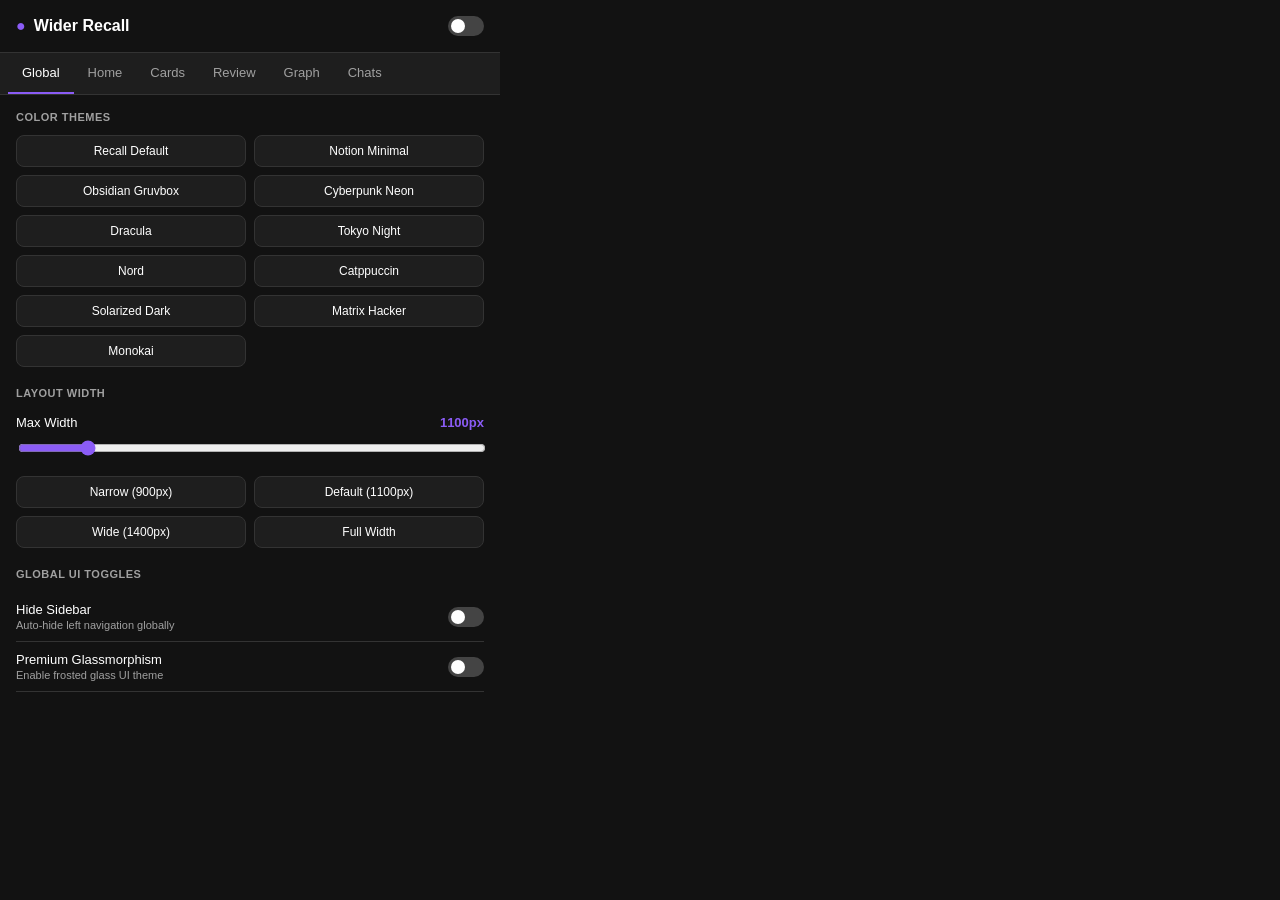
==== src/popup/popup.html @ 3cf645e4 "UI: Reorganize popup tabs by page and increase dimensions" ====
<!DOCTYPE html>
<html lang="en">
<head>
  <meta charset="UTF-8">
  <meta name="viewport" content="width=device-width, initial-scale=1.0">
  <title>Wider Recall Settings</title>
  <style>
    :root {
      --bg: #121212;
      --bg-panel: #1e1e1e;
      --text: #ffffff;
      --text-muted: #a0a0a0;
      --accent: #8b5cf6;
      --accent-hover: #a78bfa;
      --border: #333333;
      --radius: 8px;
    }
    body {
      margin: 0;
      padding: 0;
      width: 500px;
      font-family: -apple-system, BlinkMacSystemFont, "Segoe UI", Roboto, Helvetica, Arial, sans-serif;
      background-color: var(--bg);
      color: var(--text);
      display: flex;
      flex-direction: column;
    }
    body.off .panel {
      opacity: 0.5;
      pointer-events: none;
    }
    header {
      padding: 16px;
      border-bottom: 1px solid var(--border);
      display: flex;
      justify-content: space-between;
      align-items: center;
    }
    h1 {
      margin: 0;
      font-size: 16px;
      font-weight: 600;
      display: flex;
      align-items: center;
      gap: 8px;
    }
    .nav-tabs {
      display: flex;
      border-bottom: 1px solid var(--border);
      padding: 0 8px;
      background: var(--bg-panel);
      overflow-x: auto;
    }
    .nav-tabs::-webkit-scrollbar {
      height: 2px;
    }
    .nav-tabs::-webkit-scrollbar-thumb {
      background: var(--border);
    }
    .nav-item {
      padding: 12px 14px;
      cursor: pointer;
      font-size: 13px;
      font-weight: 500;
      color: var(--text-muted);
      border-bottom: 2px solid transparent;
      transition: all 0.2s;
      white-space: nowrap;
    }
    .nav-item.active {
      color: var(--text);
      border-bottom-color: var(--accent);
    }
    .nav-item:hover {
      color: var(--text);
    }
    .panels {
      position: relative;
      height: 600px;
      overflow-y: auto;
      overflow-x: hidden;
    }
    .panel {
      display: none;
      padding: 16px;
      animation: fadeIn 0.2s ease;
    }
    .panel.active {
      display: block;
    }
    @keyframes fadeIn {
      from { opacity: 0; transform: translateY(5px); }
      to { opacity: 1; transform: translateY(0); }
    }
    .section-title {
      font-size: 11px;
      text-transform: uppercase;
      letter-spacing: 0.5px;
      color: var(--text-muted);
      margin: 0 0 12px 0;
      font-weight: 600;
    }
    .setting-row {
      display: flex;
      justify-content: space-between;
      align-items: center;
      padding: 10px 0;
      border-bottom: 1px solid var(--border);
    }
    .setting-row:last-child {
      border-bottom: none;
    }
    .setting-info {
      display: flex;
      flex-direction: column;
      gap: 2px;
    }
    .setting-title {
      font-size: 13px;
      font-weight: 500;
    }
    .setting-desc {
      font-size: 11px;
      color: var(--text-muted);
    }
    
    /* Toggle Switch */
    .toggle {
      position: relative;
      display: inline-block;
      width: 36px;
      height: 20px;
    }
    .toggle input {
      opacity: 0;
      width: 0;
      height: 0;
    }
    .slider {
      position: absolute;
      cursor: pointer;
      top: 0; left: 0; right: 0; bottom: 0;
      background-color: #444;
      transition: .2s;
      border-radius: 20px;
    }
    .slider:before {
      position: absolute;
      content: "";
      height: 14px;
      width: 14px;
      left: 3px;
      bottom: 3px;
      background-color: white;
      transition: .2s;
      border-radius: 50%;
    }
    input:checked + .slider {
      background-color: var(--accent);
    }
    input:checked + .slider:before {
      transform: translateX(16px);
    }

    /* Range Slider */
    .range-container {
      margin: 16px 0;
    }
    .range-header {
      display: flex;
      justify-content: space-between;
      margin-bottom: 8px;
      font-size: 13px;
    }
    input[type=range] {
      width: 100%;
      accent-color: var(--accent);
    }
    
    /* Presets & Themes */
    .presets-grid, .themes-grid {
      display: grid;
      grid-template-columns: 1fr 1fr;
      gap: 8px;
      margin-bottom: 16px;
    }
    .pb, .theme-btn {
      background: var(--bg-panel);
      border: 1px solid var(--border);
      color: var(--text);
      padding: 8px;
      border-radius: var(--radius);
      cursor: pointer;
      font-size: 12px;
      transition: 0.2s;
    }
    .pb:hover, .theme-btn:hover {
      border-color: var(--accent-hover);
    }
    .pb.active, .theme-btn.active {
      background: rgba(139, 92, 246, 0.2);
      border-color: var(--accent);
      color: var(--accent-hover);
    }
    
    /* Utility Classes to replace inline styles */
    .accent-dot { color: var(--accent); }
    .accent-val { color: var(--accent); font-weight: 600; }
    .section-title.mt-20 { margin-top: 20px; }
  </style>
</head>
<body>
  <header>
    <h1><span id="pageDot" class="accent-dot">●</span> Wider Recall</h1>
    <label class="toggle">
      <input type="checkbox" id="enabledCb" title="Toggle Extension">
      <span class="slider"></span>
    </label>
  </header>

  <div class="nav-tabs">
    <div class="nav-item active" data-target="panel-global">Global</div>
    <div class="nav-item" data-target="panel-home">Home</div>
    <div class="nav-item" data-target="panel-cards">Cards</div>
    <div class="nav-item" data-target="panel-review">Review</div>
    <div class="nav-item" data-target="panel-graph">Graph</div>
    <div class="nav-item" data-target="panel-chats">Chats</div>
  </div>

  <div class="panels">
    
    <!-- GLOBAL PANEL -->
    <div id="panel-global" class="panel active">
      <div class="section-title">Color Themes</div>
      <div class="themes-grid">
        <button class="theme-btn" data-theme="default">Recall Default</button>
        <button class="theme-btn" data-theme="notion">Notion Minimal</button>
        <button class="theme-btn" data-theme="obsidian">Obsidian Gruvbox</button>
        <button class="theme-btn" data-theme="cyberpunk">Cyberpunk Neon</button>
        <button class="theme-btn" data-theme="dracula">Dracula</button>
        <button class="theme-btn" data-theme="tokyo">Tokyo Night</button>
        <button class="theme-btn" data-theme="nord">Nord</button>
        <button class="theme-btn" data-theme="catppuccin">Catppuccin</button>
        <button class="theme-btn" data-theme="solarized-dark">Solarized Dark</button>
        <button class="theme-btn" data-theme="matrix">Matrix Hacker</button>
        <button class="theme-btn" data-theme="monokai">Monokai</button>
      </div>

      <div class="section-title mt-20">Layout Width</div>
      <div class="range-container">
        <div class="range-header">
          <span>Max Width</span>
          <span id="wval" class="accent-val">1100px</span>
        </div>
        <input type="range" id="widthRange" min="800" max="3000" step="100" value="1100" title="Max Width">
      </div>
      
      <div class="presets-grid">
        <button class="pb" data-w="900">Narrow (900px)</button>
        <button class="pb" data-w="1100">Default (1100px)</button>
        <button class="pb" data-w="1400">Wide (1400px)</button>
        <button class="pb" data-w="3000">Full Width</button>
      </div>

      <div class="section-title mt-20">Global UI Toggles</div>
      <div class="setting-row">
        <div class="setting-info">
          <span class="setting-title">Hide Sidebar</span>
          <span class="setting-desc">Auto-hide left navigation globally</span>
        </div>
        <label class="toggle"><input type="checkbox" id="hideSidebarCb" title="Hide Sidebar"><span class="slider"></span></label>
      </div>

      <div class="setting-row">
        <div class="setting-info">
          <span class="setting-title">Premium Glassmorphism</span>
          <span class="setting-desc">Enable frosted glass UI theme</span>
        </div>
        <label class="toggle"><input type="checkbox" id="premiumUiCb" title="Premium UI"><span class="slider"></span></label>
      </div>

      <div class="setting-row">
        <div class="setting-info">
          <span class="setting-title">Typography Fixes</span>
          <span class="setting-desc">Better fonts & spacing across the app</span>
        </div>
        <label class="toggle"><input type="checkbox" id="typoCb" title="Typography Fixes"><span class="slider"></span></label>
      </div>

      <div class="section-title mt-20">Global Tools</div>
      <div class="setting-row">
        <div class="setting-info">
          <span class="setting-title">Command Palette</span>
          <span class="setting-desc">Enable Cmd+K menu</span>
        </div>
        <label class="toggle"><input type="checkbox" id="cmdCb" title="Command Palette"><span class="slider"></span></label>
      </div>
      
      <div class="setting-row">
        <div class="setting-info">
          <span class="setting-title">Hotkeys</span>
          <span class="setting-desc">Enable custom shortcuts</span>
        </div>
        <label class="toggle"><input type="checkbox" id="hotkeysCb" title="Hotkeys"><span class="slider"></span></label>
      </div>
    </div>

    <!-- HOME PANEL -->
    <div id="panel-home" class="panel">
      <div class="section-title">Home Feed Grid</div>
      
      <div class="setting-row">
        <div class="setting-info">
          <span class="setting-title">Grid View</span>
          <span class="setting-desc">Multi-column item grid on Home/Questions</span>
        </div>
        <label class="toggle"><input type="checkbox" id="gridCb" title="Grid View"><span class="slider"></span></label>
      </div>

      <div class="range-container">
        <div class="range-header">
          <span>Grid Columns</span>
          <span id="gval" class="accent-val">3</span>
        </div>
        <input type="range" id="gridColsRange" min="2" max="5" step="1" value="3" title="Grid Columns">
      </div>

      <div class="section-title mt-20">Feed Animations</div>
      <div class="setting-row">
        <div class="setting-info">
          <span class="setting-title">Entrance Animations</span>
          <span class="setting-desc">Staggered load animations for feed items</span>
        </div>
        <label class="toggle"><input type="checkbox" id="animationsCb" title="Animations"><span class="slider"></span></label>
      </div>
    </div>

    <!-- CARDS PANEL -->
    <div id="panel-cards" class="panel">
      <div class="section-title">Card Aesthetics</div>
      
      <div class="setting-row">
        <div class="setting-info">
          <span class="setting-title">Immersive Glass Cards</span>
          <span class="setting-desc">Full-bleed thumbnail backgrounds on cards</span>
        </div>
        <label class="toggle"><input type="checkbox" id="immersiveCardsCb" title="Immersive Cards"><span class="slider"></span></label>
      </div>
      
      <div class="setting-row">
        <div class="setting-info">
          <span class="setting-title">Card Spotlight Hover</span>
          <span class="setting-desc">Mouse-tracking glow effect on cards</span>
        </div>
        <label class="toggle"><input type="checkbox" id="spotlightCb" title="Spotlight"><span class="slider"></span></label>
      </div>

      <div class="section-title mt-20">Card Media</div>
      <div class="setting-row">
        <div class="setting-info">
          <span class="setting-title">Image Lightbox</span>
          <span class="setting-desc">Click images to zoom in on card details</span>
        </div>
        <label class="toggle"><input type="checkbox" id="lightboxCb" title="Image Lightbox"><span class="slider"></span></label>
      </div>
    </div>

    <!-- REVIEW PANEL -->
    <div id="panel-review" class="panel">
      <div class="section-title">Reading & Focus</div>
      
      <div class="setting-row">
        <div class="setting-info">
          <span class="setting-title">Zen Mode</span>
          <span class="setting-desc">Cinematic dynamic aura, hides UI</span>
        </div>
        <label class="toggle"><input type="checkbox" id="zenCb" title="Zen Mode"><span class="slider"></span></label>
      </div>
      
      <div class="setting-row">
        <div class="setting-info">
          <span class="setting-title">Focus Mode</span>
          <span class="setting-desc">Proximity tracking paragraph highlight</span>
        </div>
        <label class="toggle"><input type="checkbox" id="focusCb" title="Focus Mode"><span class="slider"></span></label>
      </div>
      
      <div class="setting-row">
        <div class="setting-info">
          <span class="setting-title">Bionic Reading</span>
          <span class="setting-desc">Advanced NLP fixation points</span>
        </div>
        <label class="toggle"><input type="checkbox" id="bionicCb" title="Bionic Reading"><span class="slider"></span></label>
      </div>
      
      <div class="setting-row">
        <div class="setting-info">
          <span class="setting-title">Text Wrap</span>
          <span class="setting-desc">Wrap code blocks inside reviews</span>
        </div>
        <label class="toggle"><input type="checkbox" id="wrapCb" title="Text Wrap"><span class="slider"></span></label>
      </div>

      <div class="section-title mt-20">Review Navigation</div>
      
      <div class="setting-row">
        <div class="setting-info">
          <span class="setting-title">Hide Outline</span>
          <span class="setting-desc">Remove right table of contents</span>
        </div>
        <label class="toggle"><input type="checkbox" id="hideOutlineCb" title="Hide Outline"><span class="slider"></span></label>
      </div>

      <div class="setting-row">
        <div class="setting-info">
          <span class="setting-title">Hover TOC</span>
          <span class="setting-desc">Show outline on hover</span>
        </div>
        <label class="toggle"><input type="checkbox" id="tocHoverCb" title="Hover TOC"><span class="slider"></span></label>
      </div>
      
      <div class="setting-row">
        <div class="setting-info">
          <span class="setting-title">TOC Minimap</span>
          <span class="setting-desc">Canvas-based visual document map</span>
        </div>
        <label class="toggle"><input type="checkbox" id="tocCb" title="TOC Minimap"><span class="slider"></span></label>
      </div>

      <div class="section-title mt-20">Review Media</div>

      <div class="setting-row">
        <div class="setting-info">
          <span class="setting-title">Media Tools</span>
          <span class="setting-desc">Picture-in-Picture & Speed controls</span>
        </div>
        <label class="toggle"><input type="checkbox" id="mediaCb" title="Media Tools"><span class="slider"></span></label>
      </div>
    </div>

    <!-- GRAPH PANEL -->
    <div id="panel-graph" class="panel">
      <div class="section-title">Knowledge Graph Enhancements</div>
      
      <div class="setting-row">
        <div class="setting-info">
          <span class="setting-title">Graph Tools</span>
          <span class="setting-desc">Advanced force-directed physics engine hooks</span>
        </div>
        <label class="toggle"><input type="checkbox" id="graphCb" title="Graph Tools"><span class="slider"></span></label>
      </div>
    </div>

    <!-- CHATS PANEL -->
    <div id="panel-chats" class="panel">
      <div class="section-title">Chat Aesthetics</div>
      
      <div class="setting-row" style="opacity: 0.5;">
        <div class="setting-info">
          <span class="setting-title">Chat Bubble Styling (Coming Soon)</span>
          <span class="setting-desc">Custom markdown rendering for chat</span>
        </div>
        <label class="toggle"><input type="checkbox" disabled><span class="slider"></span></label>
      </div>
    </div>

  </div>

  <script src="popup.js"></script>
</body>
</html>
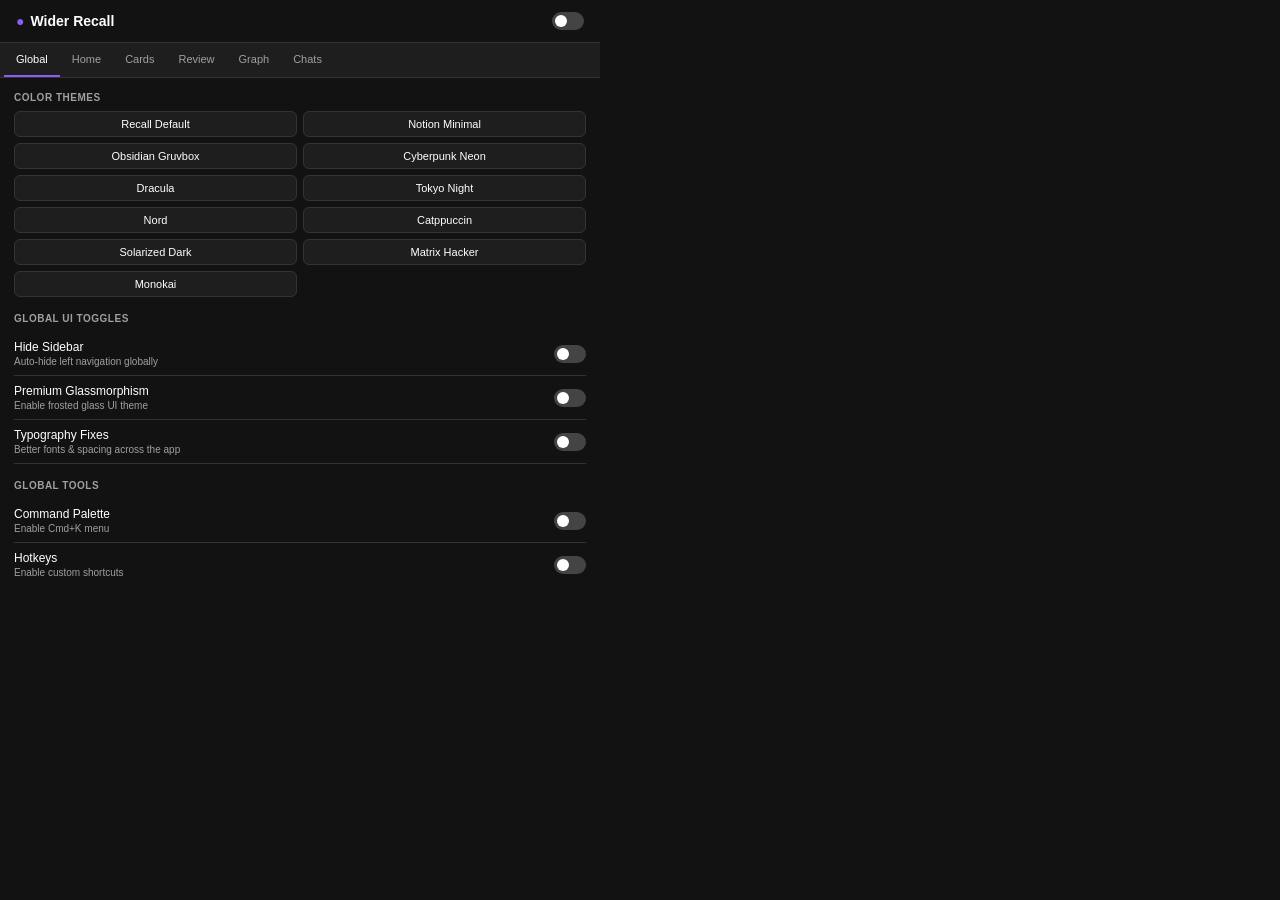
==== commit 90eb6fca: "UI: Eliminate scrollbars, scale down UI elements, and expand width to 600px" ====
--- a/src/popup/popup.html
+++ b/src/popup/popup.html
@@ -13,24 +13,37 @@
       --accent: #8b5cf6;
       --accent-hover: #a78bfa;
       --border: #333333;
-      --radius: 8px;
-    }
+      --radius: 6px;
+    }
+    
+    /* HIDE ALL SCROLLBARS GLOBALLY */
+    ::-webkit-scrollbar {
+      display: none;
+    }
+    * {
+      -ms-overflow-style: none;  /* IE and Edge */
+      scrollbar-width: none;  /* Firefox */
+    }
+
     body {
       margin: 0;
       padding: 0;
-      width: 500px;
+      width: 600px; /* Increased Width */
       font-family: -apple-system, BlinkMacSystemFont, "Segoe UI", Roboto, Helvetica, Arial, sans-serif;
       background-color: var(--bg);
       color: var(--text);
       display: flex;
       flex-direction: column;
-    }
+      font-size: 12px; /* Scaled down base font */
+    }
+    
     body.off .panel {
       opacity: 0.5;
       pointer-events: none;
     }
+    
     header {
-      padding: 16px;
+      padding: 12px 16px; /* Scaled down padding */
       border-bottom: 1px solid var(--border);
       display: flex;
       justify-content: space-between;
@@ -38,29 +51,23 @@
     }
     h1 {
       margin: 0;
-      font-size: 16px;
+      font-size: 14px; /* Scaled down */
       font-weight: 600;
       display: flex;
       align-items: center;
-      gap: 8px;
+      gap: 6px;
     }
     .nav-tabs {
       display: flex;
       border-bottom: 1px solid var(--border);
-      padding: 0 8px;
+      padding: 0 4px;
       background: var(--bg-panel);
       overflow-x: auto;
     }
-    .nav-tabs::-webkit-scrollbar {
-      height: 2px;
-    }
-    .nav-tabs::-webkit-scrollbar-thumb {
-      background: var(--border);
-    }
     .nav-item {
-      padding: 12px 14px;
+      padding: 10px 12px; /* Scaled down */
       cursor: pointer;
-      font-size: 13px;
+      font-size: 11px; /* Scaled down */
       font-weight: 500;
       color: var(--text-muted);
       border-bottom: 2px solid transparent;
@@ -82,7 +89,7 @@
     }
     .panel {
       display: none;
-      padding: 16px;
+      padding: 14px;
       animation: fadeIn 0.2s ease;
     }
     .panel.active {
@@ -93,18 +100,18 @@
       to { opacity: 1; transform: translateY(0); }
     }
     .section-title {
-      font-size: 11px;
+      font-size: 10px; /* Scaled down */
       text-transform: uppercase;
       letter-spacing: 0.5px;
       color: var(--text-muted);
-      margin: 0 0 12px 0;
+      margin: 0 0 8px 0;
       font-weight: 600;
     }
     .setting-row {
       display: flex;
       justify-content: space-between;
       align-items: center;
-      padding: 10px 0;
+      padding: 8px 0; /* Scaled down */
       border-bottom: 1px solid var(--border);
     }
     .setting-row:last-child {
@@ -116,11 +123,11 @@
       gap: 2px;
     }
     .setting-title {
-      font-size: 13px;
+      font-size: 12px; /* Scaled down */
       font-weight: 500;
     }
     .setting-desc {
-      font-size: 11px;
+      font-size: 10px; /* Scaled down */
       color: var(--text-muted);
     }
     
@@ -128,8 +135,8 @@
     .toggle {
       position: relative;
       display: inline-block;
-      width: 36px;
-      height: 20px;
+      width: 32px; /* Scaled down */
+      height: 18px; /* Scaled down */
     }
     .toggle input {
       opacity: 0;
@@ -147,8 +154,8 @@
     .slider:before {
       position: absolute;
       content: "";
-      height: 14px;
-      width: 14px;
+      height: 12px; /* Scaled down */
+      width: 12px; /* Scaled down */
       left: 3px;
       bottom: 3px;
       background-color: white;
@@ -159,18 +166,18 @@
       background-color: var(--accent);
     }
     input:checked + .slider:before {
-      transform: translateX(16px);
+      transform: translateX(14px); /* Adjusted for smaller width */
     }
 
     /* Range Slider */
     .range-container {
-      margin: 16px 0;
+      margin: 12px 0;
     }
     .range-header {
       display: flex;
       justify-content: space-between;
-      margin-bottom: 8px;
-      font-size: 13px;
+      margin-bottom: 6px;
+      font-size: 11px;
     }
     input[type=range] {
       width: 100%;
@@ -181,17 +188,17 @@
     .presets-grid, .themes-grid {
       display: grid;
       grid-template-columns: 1fr 1fr;
-      gap: 8px;
-      margin-bottom: 16px;
+      gap: 6px;
+      margin-bottom: 12px;
     }
     .pb, .theme-btn {
       background: var(--bg-panel);
       border: 1px solid var(--border);
       color: var(--text);
-      padding: 8px;
+      padding: 6px; /* Scaled down */
       border-radius: var(--radius);
       cursor: pointer;
-      font-size: 12px;
+      font-size: 11px; /* Scaled down */
       transition: 0.2s;
     }
     .pb:hover, .theme-btn:hover {
@@ -203,10 +210,9 @@
       color: var(--accent-hover);
     }
     
-    /* Utility Classes to replace inline styles */
     .accent-dot { color: var(--accent); }
     .accent-val { color: var(--accent); font-weight: 600; }
-    .section-title.mt-20 { margin-top: 20px; }
+    .mt-20 { margin-top: 16px; }
   </style>
 </head>
 <body>
@@ -246,7 +252,83 @@
         <button class="theme-btn" data-theme="monokai">Monokai</button>
       </div>
 
-      <div class="section-title mt-20">Layout Width</div>
+      <div class="section-title mt-20">Global UI Toggles</div>
+      <div class="setting-row">
+        <div class="setting-info">
+          <span class="setting-title">Hide Sidebar</span>
+          <span class="setting-desc">Auto-hide left navigation globally</span>
+        </div>
+        <label class="toggle"><input type="checkbox" id="hideSidebarCb" title="Hide Sidebar"><span class="slider"></span></label>
+      </div>
+
+      <div class="setting-row">
+        <div class="setting-info">
+          <span class="setting-title">Premium Glassmorphism</span>
+          <span class="setting-desc">Enable frosted glass UI theme</span>
+        </div>
+        <label class="toggle"><input type="checkbox" id="premiumUiCb" title="Premium UI"><span class="slider"></span></label>
+      </div>
+
+      <div class="setting-row">
+        <div class="setting-info">
+          <span class="setting-title">Typography Fixes</span>
+          <span class="setting-desc">Better fonts & spacing across the app</span>
+        </div>
+        <label class="toggle"><input type="checkbox" id="typoCb" title="Typography Fixes"><span class="slider"></span></label>
+      </div>
+
+      <div class="section-title mt-20">Global Tools</div>
+      <div class="setting-row">
+        <div class="setting-info">
+          <span class="setting-title">Command Palette</span>
+          <span class="setting-desc">Enable Cmd+K menu</span>
+        </div>
+        <label class="toggle"><input type="checkbox" id="cmdCb" title="Command Palette"><span class="slider"></span></label>
+      </div>
+      
+      <div class="setting-row">
+        <div class="setting-info">
+          <span class="setting-title">Hotkeys</span>
+          <span class="setting-desc">Enable custom shortcuts</span>
+        </div>
+        <label class="toggle"><input type="checkbox" id="hotkeysCb" title="Hotkeys"><span class="slider"></span></label>
+      </div>
+    </div>
+
+    <!-- HOME PANEL -->
+    <div id="panel-home" class="panel">
+      <div class="section-title">Home Feed Grid</div>
+      
+      <div class="setting-row">
+        <div class="setting-info">
+          <span class="setting-title">Grid View</span>
+          <span class="setting-desc">Multi-column item grid on Home/Questions</span>
+        </div>
+        <label class="toggle"><input type="checkbox" id="gridCb" title="Grid View"><span class="slider"></span></label>
+      </div>
+
+      <div class="range-container">
+        <div class="range-header">
+          <span>Grid Columns</span>
+          <span id="gval" class="accent-val">3</span>
+        </div>
+        <input type="range" id="gridColsRange" min="2" max="5" step="1" value="3" title="Grid Columns">
+      </div>
+
+      <div class="section-title mt-20">Feed Animations</div>
+      <div class="setting-row">
+        <div class="setting-info">
+          <span class="setting-title">Entrance Animations</span>
+          <span class="setting-desc">Staggered load animations for feed items</span>
+        </div>
+        <label class="toggle"><input type="checkbox" id="animationsCb" title="Animations"><span class="slider"></span></label>
+      </div>
+    </div>
+
+    <!-- CARDS PANEL -->
+    <div id="panel-cards" class="panel">
+      <!-- Moved Layout Width Here per User Request -->
+      <div class="section-title">Card Layout Width</div>
       <div class="range-container">
         <div class="range-header">
           <span>Max Width</span>
@@ -262,82 +344,7 @@
         <button class="pb" data-w="3000">Full Width</button>
       </div>
 
-      <div class="section-title mt-20">Global UI Toggles</div>
-      <div class="setting-row">
-        <div class="setting-info">
-          <span class="setting-title">Hide Sidebar</span>
-          <span class="setting-desc">Auto-hide left navigation globally</span>
-        </div>
-        <label class="toggle"><input type="checkbox" id="hideSidebarCb" title="Hide Sidebar"><span class="slider"></span></label>
-      </div>
-
-      <div class="setting-row">
-        <div class="setting-info">
-          <span class="setting-title">Premium Glassmorphism</span>
-          <span class="setting-desc">Enable frosted glass UI theme</span>
-        </div>
-        <label class="toggle"><input type="checkbox" id="premiumUiCb" title="Premium UI"><span class="slider"></span></label>
-      </div>
-
-      <div class="setting-row">
-        <div class="setting-info">
-          <span class="setting-title">Typography Fixes</span>
-          <span class="setting-desc">Better fonts & spacing across the app</span>
-        </div>
-        <label class="toggle"><input type="checkbox" id="typoCb" title="Typography Fixes"><span class="slider"></span></label>
-      </div>
-
-      <div class="section-title mt-20">Global Tools</div>
-      <div class="setting-row">
-        <div class="setting-info">
-          <span class="setting-title">Command Palette</span>
-          <span class="setting-desc">Enable Cmd+K menu</span>
-        </div>
-        <label class="toggle"><input type="checkbox" id="cmdCb" title="Command Palette"><span class="slider"></span></label>
-      </div>
-      
-      <div class="setting-row">
-        <div class="setting-info">
-          <span class="setting-title">Hotkeys</span>
-          <span class="setting-desc">Enable custom shortcuts</span>
-        </div>
-        <label class="toggle"><input type="checkbox" id="hotkeysCb" title="Hotkeys"><span class="slider"></span></label>
-      </div>
-    </div>
-
-    <!-- HOME PANEL -->
-    <div id="panel-home" class="panel">
-      <div class="section-title">Home Feed Grid</div>
-      
-      <div class="setting-row">
-        <div class="setting-info">
-          <span class="setting-title">Grid View</span>
-          <span class="setting-desc">Multi-column item grid on Home/Questions</span>
-        </div>
-        <label class="toggle"><input type="checkbox" id="gridCb" title="Grid View"><span class="slider"></span></label>
-      </div>
-
-      <div class="range-container">
-        <div class="range-header">
-          <span>Grid Columns</span>
-          <span id="gval" class="accent-val">3</span>
-        </div>
-        <input type="range" id="gridColsRange" min="2" max="5" step="1" value="3" title="Grid Columns">
-      </div>
-
-      <div class="section-title mt-20">Feed Animations</div>
-      <div class="setting-row">
-        <div class="setting-info">
-          <span class="setting-title">Entrance Animations</span>
-          <span class="setting-desc">Staggered load animations for feed items</span>
-        </div>
-        <label class="toggle"><input type="checkbox" id="animationsCb" title="Animations"><span class="slider"></span></label>
-      </div>
-    </div>
-
-    <!-- CARDS PANEL -->
-    <div id="panel-cards" class="panel">
-      <div class="section-title">Card Aesthetics</div>
+      <div class="section-title mt-20">Card Aesthetics</div>
       
       <div class="setting-row">
         <div class="setting-info">
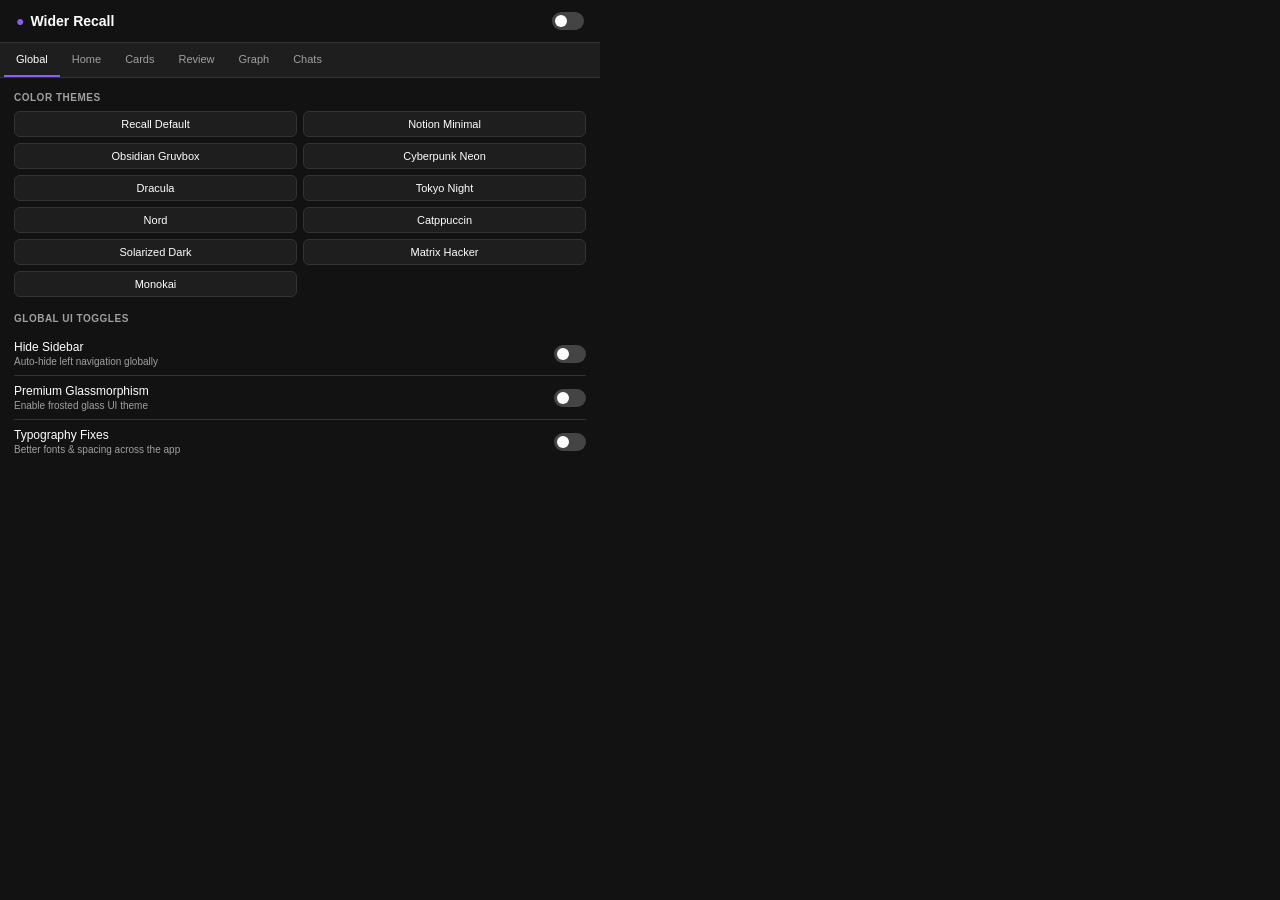
==== commit cec30548: "UI: Move Grid View to Review Tab" ====
--- a/src/popup/popup.html
+++ b/src/popup/popup.html
@@ -277,45 +277,12 @@
         <label class="toggle"><input type="checkbox" id="typoCb" title="Typography Fixes"><span class="slider"></span></label>
       </div>
 
-      <div class="section-title mt-20">Global Tools</div>
-      <div class="setting-row">
-        <div class="setting-info">
-          <span class="setting-title">Command Palette</span>
-          <span class="setting-desc">Enable Cmd+K menu</span>
-        </div>
-        <label class="toggle"><input type="checkbox" id="cmdCb" title="Command Palette"><span class="slider"></span></label>
-      </div>
-      
-      <div class="setting-row">
-        <div class="setting-info">
-          <span class="setting-title">Hotkeys</span>
-          <span class="setting-desc">Enable custom shortcuts</span>
-        </div>
-        <label class="toggle"><input type="checkbox" id="hotkeysCb" title="Hotkeys"><span class="slider"></span></label>
-      </div>
+
     </div>
 
     <!-- HOME PANEL -->
     <div id="panel-home" class="panel">
-      <div class="section-title">Home Feed Grid</div>
-      
-      <div class="setting-row">
-        <div class="setting-info">
-          <span class="setting-title">Grid View</span>
-          <span class="setting-desc">Multi-column item grid on Home/Questions</span>
-        </div>
-        <label class="toggle"><input type="checkbox" id="gridCb" title="Grid View"><span class="slider"></span></label>
-      </div>
-
-      <div class="range-container">
-        <div class="range-header">
-          <span>Grid Columns</span>
-          <span id="gval" class="accent-val">3</span>
-        </div>
-        <input type="range" id="gridColsRange" min="2" max="5" step="1" value="3" title="Grid Columns">
-      </div>
-
-      <div class="section-title mt-20">Feed Animations</div>
+      <div class="section-title">Feed Animations</div>
       <div class="setting-row">
         <div class="setting-info">
           <span class="setting-title">Entrance Animations</span>
@@ -374,64 +341,22 @@
 
     <!-- REVIEW PANEL -->
     <div id="panel-review" class="panel">
-      <div class="section-title">Reading & Focus</div>
-      
-      <div class="setting-row">
-        <div class="setting-info">
-          <span class="setting-title">Zen Mode</span>
-          <span class="setting-desc">Cinematic dynamic aura, hides UI</span>
-        </div>
-        <label class="toggle"><input type="checkbox" id="zenCb" title="Zen Mode"><span class="slider"></span></label>
-      </div>
-      
-      <div class="setting-row">
-        <div class="setting-info">
-          <span class="setting-title">Focus Mode</span>
-          <span class="setting-desc">Proximity tracking paragraph highlight</span>
-        </div>
-        <label class="toggle"><input type="checkbox" id="focusCb" title="Focus Mode"><span class="slider"></span></label>
-      </div>
-      
-      <div class="setting-row">
-        <div class="setting-info">
-          <span class="setting-title">Bionic Reading</span>
-          <span class="setting-desc">Advanced NLP fixation points</span>
-        </div>
-        <label class="toggle"><input type="checkbox" id="bionicCb" title="Bionic Reading"><span class="slider"></span></label>
-      </div>
-      
-      <div class="setting-row">
-        <div class="setting-info">
-          <span class="setting-title">Text Wrap</span>
-          <span class="setting-desc">Wrap code blocks inside reviews</span>
-        </div>
-        <label class="toggle"><input type="checkbox" id="wrapCb" title="Text Wrap"><span class="slider"></span></label>
-      </div>
-
-      <div class="section-title mt-20">Review Navigation</div>
-      
-      <div class="setting-row">
-        <div class="setting-info">
-          <span class="setting-title">Hide Outline</span>
-          <span class="setting-desc">Remove right table of contents</span>
-        </div>
-        <label class="toggle"><input type="checkbox" id="hideOutlineCb" title="Hide Outline"><span class="slider"></span></label>
-      </div>
-
-      <div class="setting-row">
-        <div class="setting-info">
-          <span class="setting-title">Hover TOC</span>
-          <span class="setting-desc">Show outline on hover</span>
-        </div>
-        <label class="toggle"><input type="checkbox" id="tocHoverCb" title="Hover TOC"><span class="slider"></span></label>
-      </div>
-      
-      <div class="setting-row">
-        <div class="setting-info">
-          <span class="setting-title">TOC Minimap</span>
-          <span class="setting-desc">Canvas-based visual document map</span>
-        </div>
-        <label class="toggle"><input type="checkbox" id="tocCb" title="TOC Minimap"><span class="slider"></span></label>
+      <div class="section-title">Review Questions Grid</div>
+      
+      <div class="setting-row">
+        <div class="setting-info">
+          <span class="setting-title">Grid View</span>
+          <span class="setting-desc">Multi-column item grid for Review Questions</span>
+        </div>
+        <label class="toggle"><input type="checkbox" id="gridCb" title="Grid View"><span class="slider"></span></label>
+      </div>
+
+      <div class="range-container">
+        <div class="range-header">
+          <span>Grid Columns</span>
+          <span id="gval" class="accent-val">3</span>
+        </div>
+        <input type="range" id="gridColsRange" min="2" max="5" step="1" value="3" title="Grid Columns">
       </div>
 
       <div class="section-title mt-20">Review Media</div>
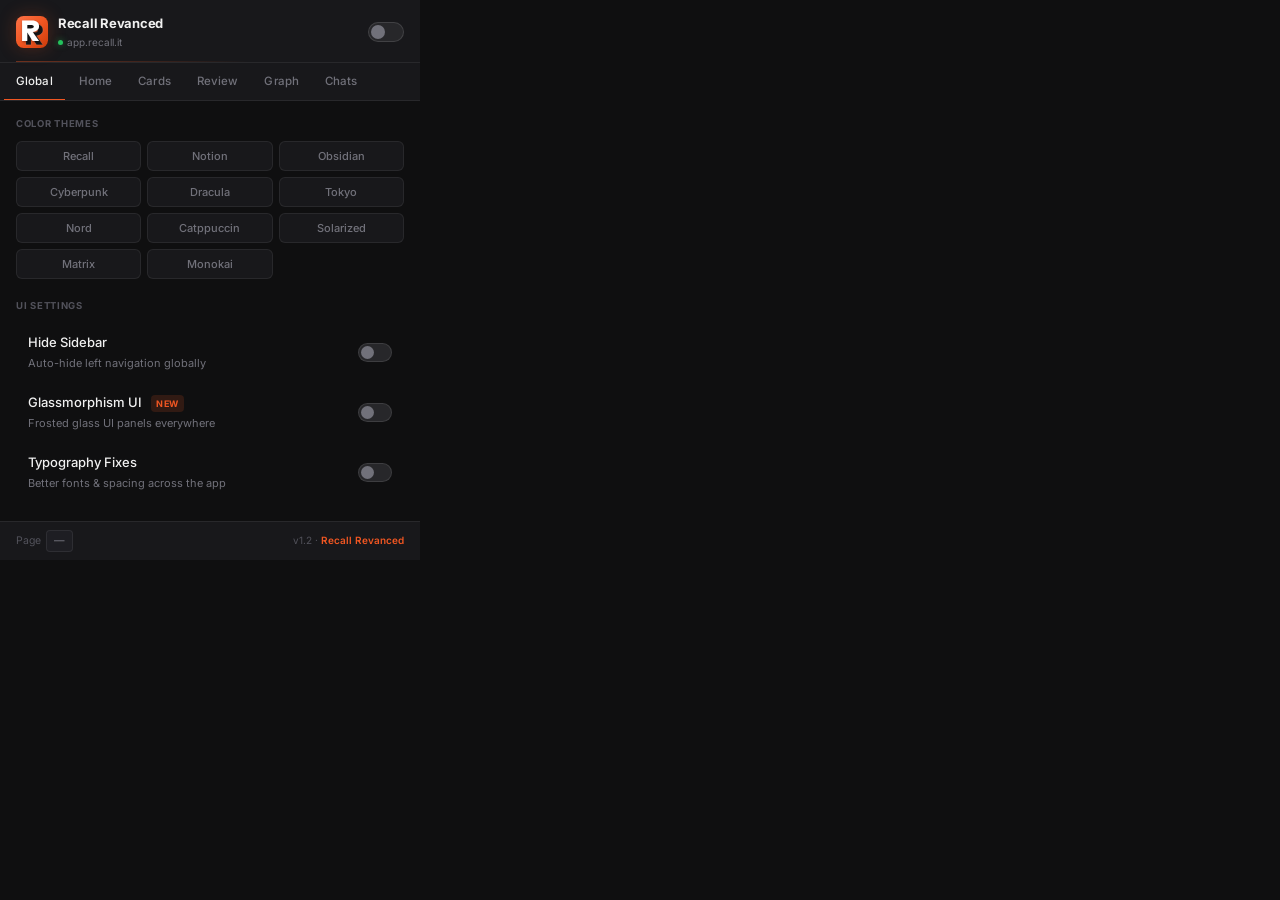
==== commit d2ecff2b: "feat(ui): redesign extension popup and logo to Recall Revanced with orange Double RR icon" ====
--- a/src/popup/popup.html
+++ b/src/popup/popup.html
@@ -3,227 +3,525 @@
 <head>
   <meta charset="UTF-8">
   <meta name="viewport" content="width=device-width, initial-scale=1.0">
-  <title>Wider Recall Settings</title>
+  <title>Recall Revanced Settings</title>
+  <link rel="preconnect" href="https://fonts.googleapis.com">
+  <link rel="preconnect" href="https://fonts.gstatic.com" crossorigin>
   <style>
+    @import url('https://fonts.googleapis.com/css2?family=Inter:wght@400;500;600;700&display=swap');
+
+    /* ── Design Tokens ─────────────────────────────────────── */
     :root {
-      --bg: #121212;
-      --bg-panel: #1e1e1e;
-      --text: #ffffff;
-      --text-muted: #a0a0a0;
-      --accent: #8b5cf6;
-      --accent-hover: #a78bfa;
-      --border: #333333;
-      --radius: 6px;
-    }
-    
-    /* HIDE ALL SCROLLBARS GLOBALLY */
-    ::-webkit-scrollbar {
-      display: none;
-    }
-    * {
-      -ms-overflow-style: none;  /* IE and Edge */
-      scrollbar-width: none;  /* Firefox */
-    }
+      --bg:           #0f0f10;
+      --bg-surface:   #18181b;
+      --bg-elevated:  #1e1e23;
+      --bg-hover:     #26262d;
+      --border:       rgba(255,255,255,0.07);
+      --border-hover: rgba(255,255,255,0.12);
+      --text:         #f0f0f0;
+      --text-muted:   #71717a;
+      --text-subtle:  #52525b;
+      --accent:       #f05622;
+      --accent-dim:   rgba(240,86,34,0.15);
+      --accent-glow:  rgba(240,86,34,0.25);
+      --accent-hover: #ff6b3d;
+      --radius-sm:    6px;
+      --radius:       10px;
+      --radius-lg:    14px;
+    }
+
+    /* ── Reset & Base ──────────────────────────────────────── */
+    *, *::before, *::after { box-sizing: border-box; margin: 0; padding: 0; }
+
+    ::-webkit-scrollbar { display: none; }
+    * { -ms-overflow-style: none; scrollbar-width: none; }
 
     body {
-      margin: 0;
-      padding: 0;
-      width: 600px; /* Increased Width */
-      font-family: -apple-system, BlinkMacSystemFont, "Segoe UI", Roboto, Helvetica, Arial, sans-serif;
-      background-color: var(--bg);
+      width: 420px;
+      font-family: 'Inter', -apple-system, BlinkMacSystemFont, "Segoe UI", sans-serif;
+      background: var(--bg);
       color: var(--text);
+      font-size: 13px;
+      line-height: 1.5;
+      overflow: hidden;
+    }
+
+    body.off .main-content {
+      opacity: 0.45;
+      pointer-events: none;
+      transition: opacity 0.3s ease;
+    }
+
+    /* ── Header ────────────────────────────────────────────── */
+    .header {
+      display: flex;
+      align-items: center;
+      justify-content: space-between;
+      padding: 14px 16px 12px;
+      border-bottom: 1px solid var(--border);
+      background: var(--bg-surface);
+      position: relative;
+    }
+    .header::after {
+      content: '';
+      position: absolute;
+      bottom: 0; left: 16px; right: 16px;
+      height: 1px;
+      background: linear-gradient(90deg, var(--accent) 0%, transparent 60%);
+      opacity: 0.4;
+    }
+
+    .header-left {
+      display: flex;
+      align-items: center;
+      gap: 10px;
+    }
+
+    .logo-mark {
+      width: 32px;
+      height: 32px;
+      border-radius: 8px;
+      display: flex;
+      align-items: center;
+      justify-content: center;
+      box-shadow: 0 0 18px var(--accent-glow);
+      flex-shrink: 0;
+      position: relative;
+    }
+    .logo-mark svg {
+      width: 32px;
+      height: 32px;
+      display: block;
+    }
+
+    .header-title {
       display: flex;
       flex-direction: column;
-      font-size: 12px; /* Scaled down base font */
-    }
-    
-    body.off .panel {
-      opacity: 0.5;
-      pointer-events: none;
-    }
-    
-    header {
-      padding: 12px 16px; /* Scaled down padding */
-      border-bottom: 1px solid var(--border);
-      display: flex;
-      justify-content: space-between;
-      align-items: center;
-    }
-    h1 {
-      margin: 0;
-      font-size: 14px; /* Scaled down */
-      font-weight: 600;
-      display: flex;
-      align-items: center;
-      gap: 6px;
-    }
+      gap: 1px;
+    }
+    .header-name {
+      font-size: 13px;
+      font-weight: 700;
+      color: var(--text);
+      letter-spacing: -0.02em;
+    }
+    .header-status {
+      font-size: 10px;
+      color: var(--text-muted);
+      display: flex;
+      align-items: center;
+      gap: 4px;
+    }
+    .status-dot {
+      width: 5px;
+      height: 5px;
+      border-radius: 50%;
+      background: #22c55e;
+      box-shadow: 0 0 6px rgba(34,197,94,0.6);
+      transition: all 0.3s;
+    }
+    .status-dot.inactive {
+      background: var(--text-subtle);
+      box-shadow: none;
+    }
+
+    .header-right {
+      display: flex;
+      align-items: center;
+      gap: 10px;
+    }
+
+    /* ── Power Toggle ──────────────────────────────────────── */
+    .power-toggle {
+      position: relative;
+      display: inline-block;
+      width: 36px;
+      height: 20px;
+    }
+    .power-toggle input { opacity: 0; width: 0; height: 0; }
+    .power-slider {
+      position: absolute;
+      inset: 0;
+      background: #27272a;
+      border: 1px solid var(--border-hover);
+      border-radius: 20px;
+      cursor: pointer;
+      transition: all 0.25s ease;
+    }
+    .power-slider::before {
+      content: '';
+      position: absolute;
+      height: 14px;
+      width: 14px;
+      left: 2px; bottom: 2px;
+      background: #71717a;
+      border-radius: 50%;
+      transition: all 0.25s ease;
+    }
+    input:checked + .power-slider {
+      background: var(--accent-dim);
+      border-color: var(--accent);
+    }
+    input:checked + .power-slider::before {
+      transform: translateX(16px);
+      background: var(--accent);
+      box-shadow: 0 0 8px var(--accent-glow);
+    }
+
+    /* ── Nav Tabs ──────────────────────────────────────────── */
     .nav-tabs {
       display: flex;
+      background: var(--bg-surface);
       border-bottom: 1px solid var(--border);
       padding: 0 4px;
-      background: var(--bg-panel);
+      gap: 2px;
       overflow-x: auto;
     }
     .nav-item {
-      padding: 10px 12px; /* Scaled down */
+      padding: 9px 12px;
       cursor: pointer;
-      font-size: 11px; /* Scaled down */
+      font-size: 11.5px;
       font-weight: 500;
       color: var(--text-muted);
       border-bottom: 2px solid transparent;
-      transition: all 0.2s;
+      transition: all 0.2s ease;
       white-space: nowrap;
-    }
+      letter-spacing: 0.01em;
+      position: relative;
+      top: 1px;
+    }
+    .nav-item:hover { color: var(--text); }
     .nav-item.active {
       color: var(--text);
       border-bottom-color: var(--accent);
     }
-    .nav-item:hover {
-      color: var(--text);
-    }
+
+    /* ── Panels ─────────────────────────────────────────────── */
     .panels {
-      position: relative;
-      height: 600px;
+      height: 420px;
       overflow-y: auto;
       overflow-x: hidden;
+      background: var(--bg);
     }
     .panel {
       display: none;
-      padding: 14px;
-      animation: fadeIn 0.2s ease;
-    }
-    .panel.active {
-      display: block;
-    }
-    @keyframes fadeIn {
-      from { opacity: 0; transform: translateY(5px); }
-      to { opacity: 1; transform: translateY(0); }
-    }
+      padding: 16px;
+      animation: fadeUp 0.2s ease;
+    }
+    .panel.active { display: block; }
+
+    @keyframes fadeUp {
+      from { opacity: 0; transform: translateY(6px); }
+      to   { opacity: 1; transform: translateY(0); }
+    }
+
+    /* ── Section Title ─────────────────────────────────────── */
     .section-title {
-      font-size: 10px; /* Scaled down */
+      font-size: 9.5px;
+      font-weight: 700;
       text-transform: uppercase;
-      letter-spacing: 0.5px;
+      letter-spacing: 0.7px;
+      color: var(--text-subtle);
+      margin: 0 0 10px 0;
+    }
+    .section-title.mt { margin-top: 20px; }
+
+    /* ── Setting Row ───────────────────────────────────────── */
+    .setting-row {
+      display: flex;
+      justify-content: space-between;
+      align-items: center;
+      padding: 10px 12px;
+      border-radius: var(--radius-sm);
+      transition: background 0.15s ease;
+      margin-bottom: 2px;
+    }
+    .setting-row:hover { background: var(--bg-hover); }
+    .setting-row.disabled-row { opacity: 0.4; pointer-events: none; }
+
+    .setting-info { display: flex; flex-direction: column; gap: 2px; }
+    .setting-title {
+      font-size: 13px;
+      font-weight: 500;
+      color: var(--text);
+    }
+    .setting-desc {
+      font-size: 11px;
       color: var(--text-muted);
-      margin: 0 0 8px 0;
-      font-weight: 600;
-    }
-    .setting-row {
-      display: flex;
-      justify-content: space-between;
-      align-items: center;
-      padding: 8px 0; /* Scaled down */
-      border-bottom: 1px solid var(--border);
-    }
-    .setting-row:last-child {
-      border-bottom: none;
-    }
-    .setting-info {
-      display: flex;
-      flex-direction: column;
-      gap: 2px;
-    }
-    .setting-title {
-      font-size: 12px; /* Scaled down */
-      font-weight: 500;
-    }
-    .setting-desc {
-      font-size: 10px; /* Scaled down */
-      color: var(--text-muted);
-    }
-    
-    /* Toggle Switch */
+    }
+
+    /* ── Toggle Switch ─────────────────────────────────────── */
     .toggle {
       position: relative;
       display: inline-block;
-      width: 32px; /* Scaled down */
-      height: 18px; /* Scaled down */
-    }
-    .toggle input {
-      opacity: 0;
-      width: 0;
-      height: 0;
-    }
+      width: 34px;
+      height: 19px;
+      flex-shrink: 0;
+    }
+    .toggle input { opacity: 0; width: 0; height: 0; }
     .slider {
       position: absolute;
+      inset: 0;
+      background: #27272a;
+      border: 1px solid rgba(255,255,255,0.1);
       cursor: pointer;
-      top: 0; left: 0; right: 0; bottom: 0;
-      background-color: #444;
-      transition: .2s;
       border-radius: 20px;
-    }
-    .slider:before {
+      transition: all 0.22s ease;
+    }
+    .slider::before {
+      content: '';
       position: absolute;
-      content: "";
-      height: 12px; /* Scaled down */
-      width: 12px; /* Scaled down */
-      left: 3px;
-      bottom: 3px;
-      background-color: white;
-      transition: .2s;
+      height: 13px;
+      width: 13px;
+      left: 2px; bottom: 2px;
+      background: #71717a;
       border-radius: 50%;
+      transition: all 0.22s ease;
     }
     input:checked + .slider {
-      background-color: var(--accent);
-    }
-    input:checked + .slider:before {
-      transform: translateX(14px); /* Adjusted for smaller width */
-    }
-
-    /* Range Slider */
-    .range-container {
-      margin: 12px 0;
+      background: var(--accent-dim);
+      border-color: var(--accent);
+    }
+    input:checked + .slider::before {
+      transform: translateX(15px);
+      background: var(--accent);
+      box-shadow: 0 0 7px rgba(240,86,34,0.5);
+    }
+
+    /* ── Themes Grid ───────────────────────────────────────── */
+    .themes-grid {
+      display: grid;
+      grid-template-columns: 1fr 1fr 1fr;
+      gap: 6px;
+      margin-bottom: 4px;
+    }
+    .theme-btn {
+      background: var(--bg-surface);
+      border: 1px solid var(--border);
+      color: var(--text-muted);
+      padding: 7px 6px;
+      border-radius: var(--radius-sm);
+      cursor: pointer;
+      font-size: 11px;
+      font-weight: 500;
+      font-family: inherit;
+      transition: all 0.18s ease;
+      text-align: center;
+      white-space: nowrap;
+      overflow: hidden;
+      text-overflow: ellipsis;
+    }
+    .theme-btn:hover {
+      border-color: var(--border-hover);
+      color: var(--text);
+      background: var(--bg-hover);
+    }
+    .theme-btn.active {
+      background: var(--accent-dim);
+      border-color: var(--accent);
+      color: var(--accent-hover);
+    }
+
+    /* ── Range Slider ──────────────────────────────────────── */
+    .range-block {
+      background: var(--bg-surface);
+      border: 1px solid var(--border);
+      border-radius: var(--radius);
+      padding: 12px 14px;
+      margin-bottom: 10px;
     }
     .range-header {
       display: flex;
       justify-content: space-between;
-      margin-bottom: 6px;
+      align-items: center;
+      margin-bottom: 10px;
+    }
+    .range-label { font-size: 12px; font-weight: 500; color: var(--text); }
+    .range-value {
       font-size: 11px;
-    }
+      font-weight: 700;
+      color: var(--accent);
+      background: var(--accent-dim);
+      padding: 2px 7px;
+      border-radius: 4px;
+    }
+
     input[type=range] {
       width: 100%;
-      accent-color: var(--accent);
-    }
-    
-    /* Presets & Themes */
-    .presets-grid, .themes-grid {
+      appearance: none;
+      height: 4px;
+      border-radius: 4px;
+      background: var(--bg-elevated);
+      outline: none;
+      cursor: pointer;
+    }
+    input[type=range]::-webkit-slider-thumb {
+      appearance: none;
+      width: 14px;
+      height: 14px;
+      border-radius: 50%;
+      background: var(--accent);
+      box-shadow: 0 0 8px var(--accent-glow);
+      cursor: pointer;
+      transition: transform 0.15s;
+    }
+    input[type=range]::-webkit-slider-thumb:hover { transform: scale(1.2); }
+
+    /* ── Presets ───────────────────────────────────────────── */
+    .presets-grid {
       display: grid;
       grid-template-columns: 1fr 1fr;
-      gap: 6px;
-      margin-bottom: 12px;
-    }
-    .pb, .theme-btn {
-      background: var(--bg-panel);
+      gap: 5px;
+    }
+    .pb {
+      background: var(--bg-elevated);
       border: 1px solid var(--border);
+      color: var(--text-muted);
+      padding: 7px;
+      border-radius: var(--radius-sm);
+      cursor: pointer;
+      font-size: 11px;
+      font-weight: 500;
+      font-family: inherit;
+      transition: all 0.18s ease;
+    }
+    .pb:hover {
+      border-color: var(--border-hover);
       color: var(--text);
-      padding: 6px; /* Scaled down */
-      border-radius: var(--radius);
-      cursor: pointer;
-      font-size: 11px; /* Scaled down */
-      transition: 0.2s;
-    }
-    .pb:hover, .theme-btn:hover {
-      border-color: var(--accent-hover);
-    }
-    .pb.active, .theme-btn.active {
-      background: rgba(139, 92, 246, 0.2);
+    }
+    .pb.active {
+      background: var(--accent-dim);
       border-color: var(--accent);
       color: var(--accent-hover);
     }
-    
-    .accent-dot { color: var(--accent); }
-    .accent-val { color: var(--accent); font-weight: 600; }
-    .mt-20 { margin-top: 16px; }
+
+    /* ── Info Card ─────────────────────────────────────────── */
+    .info-card {
+      background: var(--bg-surface);
+      border: 1px solid var(--border);
+      border-radius: var(--radius);
+      padding: 12px 14px;
+      margin-bottom: 10px;
+      display: flex;
+      align-items: flex-start;
+      gap: 10px;
+    }
+    .info-icon {
+      width: 28px;
+      height: 28px;
+      background: var(--accent-dim);
+      border-radius: 7px;
+      display: flex;
+      align-items: center;
+      justify-content: center;
+      flex-shrink: 0;
+    }
+    .info-icon svg { width: 14px; height: 14px; stroke: var(--accent); fill: none; stroke-width: 2; }
+    .info-text { font-size: 11.5px; color: var(--text-muted); line-height: 1.6; }
+    .info-text strong { color: var(--text); font-weight: 600; }
+
+    /* ── Badge ─────────────────────────────────────────────── */
+    .badge {
+      display: inline-block;
+      font-size: 9px;
+      font-weight: 700;
+      padding: 2px 5px;
+      border-radius: 4px;
+      text-transform: uppercase;
+      letter-spacing: 0.5px;
+      margin-left: 6px;
+      vertical-align: middle;
+    }
+    .badge-soon {
+      background: rgba(113,113,122,0.2);
+      color: var(--text-subtle);
+    }
+    .badge-new {
+      background: var(--accent-dim);
+      color: var(--accent);
+    }
+
+    /* ── Footer ────────────────────────────────────────────── */
+    .footer {
+      padding: 8px 16px;
+      border-top: 1px solid var(--border);
+      background: var(--bg-surface);
+      display: flex;
+      align-items: center;
+      justify-content: space-between;
+    }
+    .footer-page {
+      font-size: 10.5px;
+      color: var(--text-subtle);
+      display: flex;
+      align-items: center;
+      gap: 5px;
+    }
+    .page-badge {
+      font-size: 10.5px;
+      font-weight: 500;
+      color: var(--text-muted);
+      background: var(--bg-elevated);
+      border: 1px solid var(--border);
+      padding: 2px 7px;
+      border-radius: 4px;
+    }
+    .footer-version {
+      font-size: 10px;
+      color: var(--text-subtle);
+    }
+    .footer-version span {
+      color: var(--accent);
+      font-weight: 600;
+    }
   </style>
 </head>
 <body>
-  <header>
-    <h1><span id="pageDot" class="accent-dot">●</span> Wider Recall</h1>
-    <label class="toggle">
-      <input type="checkbox" id="enabledCb" title="Toggle Extension">
-      <span class="slider"></span>
-    </label>
-  </header>
-
+
+  <!-- ── Header ──────────────────────────────────────────── -->
+  <div class="header">
+    <div class="header-left">
+      <div class="logo-mark">
+        <!-- Double RR Logo on Orange Background -->
+        <svg viewBox="0 0 100 100" xmlns="http://www.w3.org/2000/svg" width="32" height="32">
+          <defs>
+            <linearGradient id="logoBg" x1="0%" y1="0%" x2="100%" y2="100%">
+              <stop offset="0%" stop-color="#ff7347"/>
+              <stop offset="50%" stop-color="#f05622"/>
+              <stop offset="100%" stop-color="#cc3b0a"/>
+            </linearGradient>
+            <filter id="rShadow" x="-20%" y="-20%" width="140%" height="140%">
+              <feDropShadow dx="2" dy="3" stdDeviation="3.5" flood-color="#000" flood-opacity="0.45"/>
+            </filter>
+          </defs>
+          <!-- Orange Background Squircle -->
+          <rect width="100" height="100" rx="24" fill="url(#logoBg)"/>
+          <!-- Back R (Dark Obsidian / Shadow R) -->
+          <g transform="translate(6, 8)">
+            <path fill-rule="evenodd" d="M 25 18 L 55 18 C 72 18, 78 26, 78 36 C 78 46, 70 52, 58 54 L 78 82 L 58 82 L 42 56 L 41 56 L 41 82 L 25 82 Z M 41 32 L 41 43 L 53 43 C 59 43, 62 40, 62 37 C 62 34, 59 32, 53 32 Z" fill="#141416" stroke="rgba(255,255,255,0.18)" stroke-width="2" stroke-linejoin="round"/>
+          </g>
+          <!-- Front R (Pure Bright White) -->
+          <g transform="translate(-6, -4)" filter="url(#rShadow)">
+            <path fill-rule="evenodd" d="M 25 18 L 55 18 C 72 18, 78 26, 78 36 C 78 46, 70 52, 58 54 L 78 82 L 58 82 L 42 56 L 41 56 L 41 82 L 25 82 Z M 41 32 L 41 43 L 53 43 C 59 43, 62 40, 62 37 C 62 34, 59 32, 53 32 Z" fill="#ffffff"/>
+          </g>
+        </svg>
+      </div>
+      <div class="header-title">
+        <span class="header-name">Recall Revanced</span>
+        <span class="header-status">
+          <span class="status-dot" id="statusDot"></span>
+          <span id="pageLabel">app.recall.it</span>
+        </span>
+      </div>
+    </div>
+    <div class="header-right">
+      <label class="power-toggle">
+        <input type="checkbox" id="enabledCb" title="Toggle Extension">
+        <span class="power-slider"></span>
+      </label>
+    </div>
+  </div>
+
+  <!-- ── Nav Tabs ────────────────────────────────────────── -->
   <div class="nav-tabs">
     <div class="nav-item active" data-target="panel-global">Global</div>
     <div class="nav-item" data-target="panel-home">Home</div>
@@ -233,26 +531,29 @@
     <div class="nav-item" data-target="panel-chats">Chats</div>
   </div>
 
-  <div class="panels">
-    
+  <!-- ── Panels ──────────────────────────────────────────── -->
+  <div class="panels main-content">
+
     <!-- GLOBAL PANEL -->
     <div id="panel-global" class="panel active">
+
       <div class="section-title">Color Themes</div>
       <div class="themes-grid">
-        <button class="theme-btn" data-theme="default">Recall Default</button>
-        <button class="theme-btn" data-theme="notion">Notion Minimal</button>
-        <button class="theme-btn" data-theme="obsidian">Obsidian Gruvbox</button>
-        <button class="theme-btn" data-theme="cyberpunk">Cyberpunk Neon</button>
+        <button class="theme-btn" data-theme="default">Recall</button>
+        <button class="theme-btn" data-theme="notion">Notion</button>
+        <button class="theme-btn" data-theme="obsidian">Obsidian</button>
+        <button class="theme-btn" data-theme="cyberpunk">Cyberpunk</button>
         <button class="theme-btn" data-theme="dracula">Dracula</button>
-        <button class="theme-btn" data-theme="tokyo">Tokyo Night</button>
+        <button class="theme-btn" data-theme="tokyo">Tokyo</button>
         <button class="theme-btn" data-theme="nord">Nord</button>
         <button class="theme-btn" data-theme="catppuccin">Catppuccin</button>
-        <button class="theme-btn" data-theme="solarized-dark">Solarized Dark</button>
-        <button class="theme-btn" data-theme="matrix">Matrix Hacker</button>
+        <button class="theme-btn" data-theme="solarized-dark">Solarized</button>
+        <button class="theme-btn" data-theme="matrix">Matrix</button>
         <button class="theme-btn" data-theme="monokai">Monokai</button>
       </div>
 
-      <div class="section-title mt-20">Global UI Toggles</div>
+      <div class="section-title mt">UI Settings</div>
+
       <div class="setting-row">
         <div class="setting-info">
           <span class="setting-title">Hide Sidebar</span>
@@ -263,8 +564,8 @@
 
       <div class="setting-row">
         <div class="setting-info">
-          <span class="setting-title">Premium Glassmorphism</span>
-          <span class="setting-desc">Enable frosted glass UI theme</span>
+          <span class="setting-title">Glassmorphism UI <span class="badge badge-new">New</span></span>
+          <span class="setting-desc">Frosted glass UI panels everywhere</span>
         </div>
         <label class="toggle"><input type="checkbox" id="premiumUiCb" title="Premium UI"><span class="slider"></span></label>
       </div>
@@ -272,16 +573,23 @@
       <div class="setting-row">
         <div class="setting-info">
           <span class="setting-title">Typography Fixes</span>
-          <span class="setting-desc">Better fonts & spacing across the app</span>
+          <span class="setting-desc">Better fonts &amp; spacing across the app</span>
         </div>
         <label class="toggle"><input type="checkbox" id="typoCb" title="Typography Fixes"><span class="slider"></span></label>
       </div>
-
 
     </div>
 
     <!-- HOME PANEL -->
     <div id="panel-home" class="panel">
+
+      <div class="info-card">
+        <div class="info-icon">
+          <svg viewBox="0 0 24 24"><path d="M3 9l9-7 9 7v11a2 2 0 01-2 2H5a2 2 0 01-2-2z"/><polyline points="9 22 9 12 15 12 15 22"/></svg>
+        </div>
+        <div class="info-text">Customise your <strong>Knowledge Library</strong> home feed with animations and layout options.</div>
+      </div>
+
       <div class="section-title">Feed Animations</div>
       <div class="setting-row">
         <div class="setting-info">
@@ -290,37 +598,36 @@
         </div>
         <label class="toggle"><input type="checkbox" id="animationsCb" title="Animations"><span class="slider"></span></label>
       </div>
+
     </div>
 
     <!-- CARDS PANEL -->
     <div id="panel-cards" class="panel">
-      <!-- Moved Layout Width Here per User Request -->
-      <div class="section-title">Card Layout Width</div>
-      <div class="range-container">
+
+      <div class="section-title">Layout Width</div>
+      <div class="range-block">
         <div class="range-header">
-          <span>Max Width</span>
-          <span id="wval" class="accent-val">1100px</span>
+          <span class="range-label">Max Width</span>
+          <span class="range-value" id="wval">1100px</span>
         </div>
         <input type="range" id="widthRange" min="800" max="3000" step="100" value="1100" title="Max Width">
       </div>
-      
-      <div class="presets-grid">
+      <div class="presets-grid" style="margin-bottom:16px;">
         <button class="pb" data-w="900">Narrow (900px)</button>
         <button class="pb" data-w="1100">Default (1100px)</button>
         <button class="pb" data-w="1400">Wide (1400px)</button>
         <button class="pb" data-w="3000">Full Width</button>
       </div>
 
-      <div class="section-title mt-20">Card Aesthetics</div>
-      
-      <div class="setting-row">
-        <div class="setting-info">
-          <span class="setting-title">Immersive Glass Cards</span>
+      <div class="section-title">Card Aesthetics</div>
+      <div class="setting-row">
+        <div class="setting-info">
+          <span class="setting-title">Immersive Glass Cards <span class="badge badge-new">New</span></span>
           <span class="setting-desc">Full-bleed thumbnail backgrounds on cards</span>
         </div>
         <label class="toggle"><input type="checkbox" id="immersiveCardsCb" title="Immersive Cards"><span class="slider"></span></label>
       </div>
-      
+
       <div class="setting-row">
         <div class="setting-info">
           <span class="setting-title">Card Spotlight Hover</span>
@@ -329,7 +636,7 @@
         <label class="toggle"><input type="checkbox" id="spotlightCb" title="Spotlight"><span class="slider"></span></label>
       </div>
 
-      <div class="section-title mt-20">Card Media</div>
+      <div class="section-title mt">Card Media</div>
       <div class="setting-row">
         <div class="setting-info">
           <span class="setting-title">Image Lightbox</span>
@@ -337,12 +644,14 @@
         </div>
         <label class="toggle"><input type="checkbox" id="lightboxCb" title="Image Lightbox"><span class="slider"></span></label>
       </div>
+
     </div>
 
     <!-- REVIEW PANEL -->
     <div id="panel-review" class="panel">
+
       <div class="section-title">Review Questions Grid</div>
-      
+
       <div class="setting-row">
         <div class="setting-info">
           <span class="setting-title">Grid View</span>
@@ -351,29 +660,36 @@
         <label class="toggle"><input type="checkbox" id="gridCb" title="Grid View"><span class="slider"></span></label>
       </div>
 
-      <div class="range-container">
+      <div class="range-block" style="margin-top:10px;">
         <div class="range-header">
-          <span>Grid Columns</span>
-          <span id="gval" class="accent-val">3</span>
+          <span class="range-label">Grid Columns</span>
+          <span class="range-value" id="gval">3</span>
         </div>
         <input type="range" id="gridColsRange" min="2" max="5" step="1" value="3" title="Grid Columns">
       </div>
 
-      <div class="section-title mt-20">Review Media</div>
-
+      <div class="section-title mt">Review Media</div>
       <div class="setting-row">
         <div class="setting-info">
           <span class="setting-title">Media Tools</span>
-          <span class="setting-desc">Picture-in-Picture & Speed controls</span>
+          <span class="setting-desc">Picture-in-Picture &amp; Speed controls</span>
         </div>
         <label class="toggle"><input type="checkbox" id="mediaCb" title="Media Tools"><span class="slider"></span></label>
       </div>
+
     </div>
 
     <!-- GRAPH PANEL -->
     <div id="panel-graph" class="panel">
-      <div class="section-title">Knowledge Graph Enhancements</div>
-      
+
+      <div class="info-card">
+        <div class="info-icon">
+          <svg viewBox="0 0 24 24"><circle cx="12" cy="5" r="2"/><circle cx="4" cy="19" r="2"/><circle cx="20" cy="19" r="2"/><line x1="12" y1="7" x2="5.5" y2="17" stroke="var(--accent)" stroke-linecap="round"/><line x1="12" y1="7" x2="18.5" y2="17" stroke="var(--accent)" stroke-linecap="round"/><line x1="5.5" y1="19" x2="18.5" y2="19" stroke="var(--accent)" stroke-linecap="round"/></svg>
+        </div>
+        <div class="info-text">Enhance the <strong>Knowledge Graph</strong> with advanced physics and visualization tools.</div>
+      </div>
+
+      <div class="section-title">Graph Engine</div>
       <div class="setting-row">
         <div class="setting-info">
           <span class="setting-title">Graph Tools</span>
@@ -381,21 +697,39 @@
         </div>
         <label class="toggle"><input type="checkbox" id="graphCb" title="Graph Tools"><span class="slider"></span></label>
       </div>
+
     </div>
 
     <!-- CHATS PANEL -->
     <div id="panel-chats" class="panel">
+
+      <div class="info-card">
+        <div class="info-icon">
+          <svg viewBox="0 0 24 24"><path d="M21 15a2 2 0 01-2 2H7l-4 4V5a2 2 0 012-2h14a2 2 0 012 2z"/></svg>
+        </div>
+        <div class="info-text">Supercharge the <strong>Chat</strong> experience with custom prompts and bubble styling.</div>
+      </div>
+
       <div class="section-title">Chat Aesthetics</div>
-      
-      <div class="setting-row" style="opacity: 0.5;">
-        <div class="setting-info">
-          <span class="setting-title">Chat Bubble Styling (Coming Soon)</span>
+      <div class="setting-row disabled-row">
+        <div class="setting-info">
+          <span class="setting-title">Chat Bubble Styling <span class="badge badge-soon">Soon</span></span>
           <span class="setting-desc">Custom markdown rendering for chat</span>
         </div>
         <label class="toggle"><input type="checkbox" disabled><span class="slider"></span></label>
       </div>
-    </div>
-
+
+    </div>
+
+  </div><!-- /.panels -->
+
+  <!-- ── Footer ──────────────────────────────────────────── -->
+  <div class="footer">
+    <div class="footer-page">
+      <span>Page</span>
+      <span class="page-badge" id="pageDot">—</span>
+    </div>
+    <div class="footer-version">v1.2 · <span>Recall Revanced</span></div>
   </div>
 
   <script src="popup.js"></script>
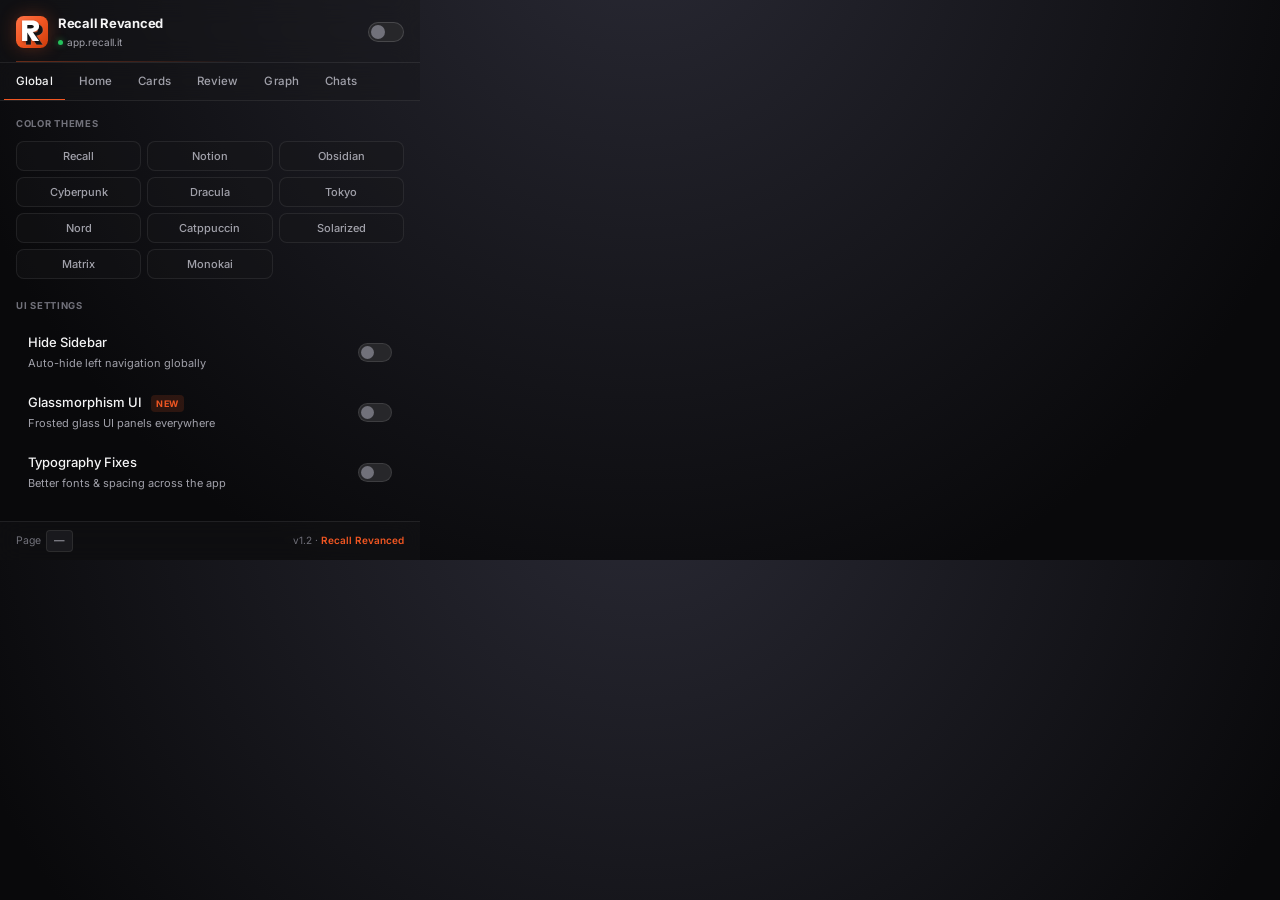
==== commit d96f4938: "Feat: All-In Premium Revamp - popup glassmorphism, 3d flashcards, ToC active states" ====
--- a/src/popup/popup.html
+++ b/src/popup/popup.html
@@ -6,474 +6,7 @@
   <title>Recall Revanced Settings</title>
   <link rel="preconnect" href="https://fonts.googleapis.com">
   <link rel="preconnect" href="https://fonts.gstatic.com" crossorigin>
-  <style>
-    @import url('https://fonts.googleapis.com/css2?family=Inter:wght@400;500;600;700&display=swap');
-
-    /* ── Design Tokens ─────────────────────────────────────── */
-    :root {
-      --bg:           #0f0f10;
-      --bg-surface:   #18181b;
-      --bg-elevated:  #1e1e23;
-      --bg-hover:     #26262d;
-      --border:       rgba(255,255,255,0.07);
-      --border-hover: rgba(255,255,255,0.12);
-      --text:         #f0f0f0;
-      --text-muted:   #71717a;
-      --text-subtle:  #52525b;
-      --accent:       #f05622;
-      --accent-dim:   rgba(240,86,34,0.15);
-      --accent-glow:  rgba(240,86,34,0.25);
-      --accent-hover: #ff6b3d;
-      --radius-sm:    6px;
-      --radius:       10px;
-      --radius-lg:    14px;
-    }
-
-    /* ── Reset & Base ──────────────────────────────────────── */
-    *, *::before, *::after { box-sizing: border-box; margin: 0; padding: 0; }
-
-    ::-webkit-scrollbar { display: none; }
-    * { -ms-overflow-style: none; scrollbar-width: none; }
-
-    body {
-      width: 420px;
-      font-family: 'Inter', -apple-system, BlinkMacSystemFont, "Segoe UI", sans-serif;
-      background: var(--bg);
-      color: var(--text);
-      font-size: 13px;
-      line-height: 1.5;
-      overflow: hidden;
-    }
-
-    body.off .main-content {
-      opacity: 0.45;
-      pointer-events: none;
-      transition: opacity 0.3s ease;
-    }
-
-    /* ── Header ────────────────────────────────────────────── */
-    .header {
-      display: flex;
-      align-items: center;
-      justify-content: space-between;
-      padding: 14px 16px 12px;
-      border-bottom: 1px solid var(--border);
-      background: var(--bg-surface);
-      position: relative;
-    }
-    .header::after {
-      content: '';
-      position: absolute;
-      bottom: 0; left: 16px; right: 16px;
-      height: 1px;
-      background: linear-gradient(90deg, var(--accent) 0%, transparent 60%);
-      opacity: 0.4;
-    }
-
-    .header-left {
-      display: flex;
-      align-items: center;
-      gap: 10px;
-    }
-
-    .logo-mark {
-      width: 32px;
-      height: 32px;
-      border-radius: 8px;
-      display: flex;
-      align-items: center;
-      justify-content: center;
-      box-shadow: 0 0 18px var(--accent-glow);
-      flex-shrink: 0;
-      position: relative;
-    }
-    .logo-mark svg {
-      width: 32px;
-      height: 32px;
-      display: block;
-    }
-
-    .header-title {
-      display: flex;
-      flex-direction: column;
-      gap: 1px;
-    }
-    .header-name {
-      font-size: 13px;
-      font-weight: 700;
-      color: var(--text);
-      letter-spacing: -0.02em;
-    }
-    .header-status {
-      font-size: 10px;
-      color: var(--text-muted);
-      display: flex;
-      align-items: center;
-      gap: 4px;
-    }
-    .status-dot {
-      width: 5px;
-      height: 5px;
-      border-radius: 50%;
-      background: #22c55e;
-      box-shadow: 0 0 6px rgba(34,197,94,0.6);
-      transition: all 0.3s;
-    }
-    .status-dot.inactive {
-      background: var(--text-subtle);
-      box-shadow: none;
-    }
-
-    .header-right {
-      display: flex;
-      align-items: center;
-      gap: 10px;
-    }
-
-    /* ── Power Toggle ──────────────────────────────────────── */
-    .power-toggle {
-      position: relative;
-      display: inline-block;
-      width: 36px;
-      height: 20px;
-    }
-    .power-toggle input { opacity: 0; width: 0; height: 0; }
-    .power-slider {
-      position: absolute;
-      inset: 0;
-      background: #27272a;
-      border: 1px solid var(--border-hover);
-      border-radius: 20px;
-      cursor: pointer;
-      transition: all 0.25s ease;
-    }
-    .power-slider::before {
-      content: '';
-      position: absolute;
-      height: 14px;
-      width: 14px;
-      left: 2px; bottom: 2px;
-      background: #71717a;
-      border-radius: 50%;
-      transition: all 0.25s ease;
-    }
-    input:checked + .power-slider {
-      background: var(--accent-dim);
-      border-color: var(--accent);
-    }
-    input:checked + .power-slider::before {
-      transform: translateX(16px);
-      background: var(--accent);
-      box-shadow: 0 0 8px var(--accent-glow);
-    }
-
-    /* ── Nav Tabs ──────────────────────────────────────────── */
-    .nav-tabs {
-      display: flex;
-      background: var(--bg-surface);
-      border-bottom: 1px solid var(--border);
-      padding: 0 4px;
-      gap: 2px;
-      overflow-x: auto;
-    }
-    .nav-item {
-      padding: 9px 12px;
-      cursor: pointer;
-      font-size: 11.5px;
-      font-weight: 500;
-      color: var(--text-muted);
-      border-bottom: 2px solid transparent;
-      transition: all 0.2s ease;
-      white-space: nowrap;
-      letter-spacing: 0.01em;
-      position: relative;
-      top: 1px;
-    }
-    .nav-item:hover { color: var(--text); }
-    .nav-item.active {
-      color: var(--text);
-      border-bottom-color: var(--accent);
-    }
-
-    /* ── Panels ─────────────────────────────────────────────── */
-    .panels {
-      height: 420px;
-      overflow-y: auto;
-      overflow-x: hidden;
-      background: var(--bg);
-    }
-    .panel {
-      display: none;
-      padding: 16px;
-      animation: fadeUp 0.2s ease;
-    }
-    .panel.active { display: block; }
-
-    @keyframes fadeUp {
-      from { opacity: 0; transform: translateY(6px); }
-      to   { opacity: 1; transform: translateY(0); }
-    }
-
-    /* ── Section Title ─────────────────────────────────────── */
-    .section-title {
-      font-size: 9.5px;
-      font-weight: 700;
-      text-transform: uppercase;
-      letter-spacing: 0.7px;
-      color: var(--text-subtle);
-      margin: 0 0 10px 0;
-    }
-    .section-title.mt { margin-top: 20px; }
-
-    /* ── Setting Row ───────────────────────────────────────── */
-    .setting-row {
-      display: flex;
-      justify-content: space-between;
-      align-items: center;
-      padding: 10px 12px;
-      border-radius: var(--radius-sm);
-      transition: background 0.15s ease;
-      margin-bottom: 2px;
-    }
-    .setting-row:hover { background: var(--bg-hover); }
-    .setting-row.disabled-row { opacity: 0.4; pointer-events: none; }
-
-    .setting-info { display: flex; flex-direction: column; gap: 2px; }
-    .setting-title {
-      font-size: 13px;
-      font-weight: 500;
-      color: var(--text);
-    }
-    .setting-desc {
-      font-size: 11px;
-      color: var(--text-muted);
-    }
-
-    /* ── Toggle Switch ─────────────────────────────────────── */
-    .toggle {
-      position: relative;
-      display: inline-block;
-      width: 34px;
-      height: 19px;
-      flex-shrink: 0;
-    }
-    .toggle input { opacity: 0; width: 0; height: 0; }
-    .slider {
-      position: absolute;
-      inset: 0;
-      background: #27272a;
-      border: 1px solid rgba(255,255,255,0.1);
-      cursor: pointer;
-      border-radius: 20px;
-      transition: all 0.22s ease;
-    }
-    .slider::before {
-      content: '';
-      position: absolute;
-      height: 13px;
-      width: 13px;
-      left: 2px; bottom: 2px;
-      background: #71717a;
-      border-radius: 50%;
-      transition: all 0.22s ease;
-    }
-    input:checked + .slider {
-      background: var(--accent-dim);
-      border-color: var(--accent);
-    }
-    input:checked + .slider::before {
-      transform: translateX(15px);
-      background: var(--accent);
-      box-shadow: 0 0 7px rgba(240,86,34,0.5);
-    }
-
-    /* ── Themes Grid ───────────────────────────────────────── */
-    .themes-grid {
-      display: grid;
-      grid-template-columns: 1fr 1fr 1fr;
-      gap: 6px;
-      margin-bottom: 4px;
-    }
-    .theme-btn {
-      background: var(--bg-surface);
-      border: 1px solid var(--border);
-      color: var(--text-muted);
-      padding: 7px 6px;
-      border-radius: var(--radius-sm);
-      cursor: pointer;
-      font-size: 11px;
-      font-weight: 500;
-      font-family: inherit;
-      transition: all 0.18s ease;
-      text-align: center;
-      white-space: nowrap;
-      overflow: hidden;
-      text-overflow: ellipsis;
-    }
-    .theme-btn:hover {
-      border-color: var(--border-hover);
-      color: var(--text);
-      background: var(--bg-hover);
-    }
-    .theme-btn.active {
-      background: var(--accent-dim);
-      border-color: var(--accent);
-      color: var(--accent-hover);
-    }
-
-    /* ── Range Slider ──────────────────────────────────────── */
-    .range-block {
-      background: var(--bg-surface);
-      border: 1px solid var(--border);
-      border-radius: var(--radius);
-      padding: 12px 14px;
-      margin-bottom: 10px;
-    }
-    .range-header {
-      display: flex;
-      justify-content: space-between;
-      align-items: center;
-      margin-bottom: 10px;
-    }
-    .range-label { font-size: 12px; font-weight: 500; color: var(--text); }
-    .range-value {
-      font-size: 11px;
-      font-weight: 700;
-      color: var(--accent);
-      background: var(--accent-dim);
-      padding: 2px 7px;
-      border-radius: 4px;
-    }
-
-    input[type=range] {
-      width: 100%;
-      appearance: none;
-      height: 4px;
-      border-radius: 4px;
-      background: var(--bg-elevated);
-      outline: none;
-      cursor: pointer;
-    }
-    input[type=range]::-webkit-slider-thumb {
-      appearance: none;
-      width: 14px;
-      height: 14px;
-      border-radius: 50%;
-      background: var(--accent);
-      box-shadow: 0 0 8px var(--accent-glow);
-      cursor: pointer;
-      transition: transform 0.15s;
-    }
-    input[type=range]::-webkit-slider-thumb:hover { transform: scale(1.2); }
-
-    /* ── Presets ───────────────────────────────────────────── */
-    .presets-grid {
-      display: grid;
-      grid-template-columns: 1fr 1fr;
-      gap: 5px;
-    }
-    .pb {
-      background: var(--bg-elevated);
-      border: 1px solid var(--border);
-      color: var(--text-muted);
-      padding: 7px;
-      border-radius: var(--radius-sm);
-      cursor: pointer;
-      font-size: 11px;
-      font-weight: 500;
-      font-family: inherit;
-      transition: all 0.18s ease;
-    }
-    .pb:hover {
-      border-color: var(--border-hover);
-      color: var(--text);
-    }
-    .pb.active {
-      background: var(--accent-dim);
-      border-color: var(--accent);
-      color: var(--accent-hover);
-    }
-
-    /* ── Info Card ─────────────────────────────────────────── */
-    .info-card {
-      background: var(--bg-surface);
-      border: 1px solid var(--border);
-      border-radius: var(--radius);
-      padding: 12px 14px;
-      margin-bottom: 10px;
-      display: flex;
-      align-items: flex-start;
-      gap: 10px;
-    }
-    .info-icon {
-      width: 28px;
-      height: 28px;
-      background: var(--accent-dim);
-      border-radius: 7px;
-      display: flex;
-      align-items: center;
-      justify-content: center;
-      flex-shrink: 0;
-    }
-    .info-icon svg { width: 14px; height: 14px; stroke: var(--accent); fill: none; stroke-width: 2; }
-    .info-text { font-size: 11.5px; color: var(--text-muted); line-height: 1.6; }
-    .info-text strong { color: var(--text); font-weight: 600; }
-
-    /* ── Badge ─────────────────────────────────────────────── */
-    .badge {
-      display: inline-block;
-      font-size: 9px;
-      font-weight: 700;
-      padding: 2px 5px;
-      border-radius: 4px;
-      text-transform: uppercase;
-      letter-spacing: 0.5px;
-      margin-left: 6px;
-      vertical-align: middle;
-    }
-    .badge-soon {
-      background: rgba(113,113,122,0.2);
-      color: var(--text-subtle);
-    }
-    .badge-new {
-      background: var(--accent-dim);
-      color: var(--accent);
-    }
-
-    /* ── Footer ────────────────────────────────────────────── */
-    .footer {
-      padding: 8px 16px;
-      border-top: 1px solid var(--border);
-      background: var(--bg-surface);
-      display: flex;
-      align-items: center;
-      justify-content: space-between;
-    }
-    .footer-page {
-      font-size: 10.5px;
-      color: var(--text-subtle);
-      display: flex;
-      align-items: center;
-      gap: 5px;
-    }
-    .page-badge {
-      font-size: 10.5px;
-      font-weight: 500;
-      color: var(--text-muted);
-      background: var(--bg-elevated);
-      border: 1px solid var(--border);
-      padding: 2px 7px;
-      border-radius: 4px;
-    }
-    .footer-version {
-      font-size: 10px;
-      color: var(--text-subtle);
-    }
-    .footer-version span {
-      color: var(--accent);
-      font-weight: 600;
-    }
-  </style>
+  <link rel="stylesheet" href="popup.css">
 </head>
 <body>
 
@@ -711,6 +244,14 @@
       </div>
 
       <div class="section-title">Chat Aesthetics</div>
+      <div class="setting-row">
+        <div class="setting-info">
+          <span class="setting-title">Chat Multi-Select <span class="badge badge-new">New</span></span>
+          <span class="setting-desc">Bulk select and delete chats</span>
+        </div>
+        <label class="toggle"><input type="checkbox" id="chatMultiSelectCb" title="Chat Multi-Select"><span class="slider"></span></label>
+      </div>
+
       <div class="setting-row disabled-row">
         <div class="setting-info">
           <span class="setting-title">Chat Bubble Styling <span class="badge badge-soon">Soon</span></span>
--- a/src/popup/popup.css
+++ b/src/popup/popup.css
@@ -0,0 +1,472 @@
+@import url('https://fonts.googleapis.com/css2?family=Inter:wght@400;500;600;700&display=swap');
+
+    /* ── Design Tokens ─────────────────────────────────────── */
+    :root {
+      --bg:           #09090b;
+      --bg-surface:   rgba(24, 24, 27, 0.4);
+      --bg-elevated:  rgba(39, 39, 42, 0.5);
+      --bg-hover:     rgba(255, 255, 255, 0.05);
+      --border:       rgba(255, 255, 255, 0.08);
+      --border-hover: rgba(255, 255, 255, 0.15);
+      --text:         #f4f4f5;
+      --text-muted:   #a1a1aa;
+      --text-subtle:  #71717a;
+      --accent:       #f05622;
+      --accent-dim:   rgba(240, 86, 34, 0.15);
+      --accent-glow:  rgba(240, 86, 34, 0.3);
+      --accent-hover: #ff6b3d;
+      --radius-sm:    8px;
+      --radius:       12px;
+      --radius-lg:    16px;
+    }
+
+    /* ── Reset & Base ──────────────────────────────────────── */
+    *, *::before, *::after { box-sizing: border-box; margin: 0; padding: 0; }
+
+    ::-webkit-scrollbar { display: none; }
+    * { -ms-overflow-style: none; scrollbar-width: none; }
+
+    body {
+      width: 420px;
+      font-family: 'Inter', -apple-system, BlinkMacSystemFont, "Segoe UI", sans-serif;
+      background: radial-gradient(ellipse at 50% -20%, #2a2a35 0%, #09090b 80%);
+      color: var(--text);
+      font-size: 13px;
+      line-height: 1.5;
+      overflow: hidden;
+    }
+
+    body.off .main-content {
+      opacity: 0.45;
+      pointer-events: none;
+      transition: opacity 0.3s ease;
+    }
+
+    /* ── Header ────────────────────────────────────────────── */
+    .header {
+      display: flex;
+      align-items: center;
+      justify-content: space-between;
+      padding: 14px 16px 12px;
+      border-bottom: 1px solid var(--border);
+      background: var(--bg-surface);
+      backdrop-filter: blur(12px);
+      -webkit-backdrop-filter: blur(12px);
+      position: relative;
+    }
+    .header::after {
+      content: '';
+      position: absolute;
+      bottom: 0; left: 16px; right: 16px;
+      height: 1px;
+      background: linear-gradient(90deg, var(--accent) 0%, transparent 60%);
+      opacity: 0.4;
+    }
+
+    .header-left {
+      display: flex;
+      align-items: center;
+      gap: 10px;
+    }
+
+    .logo-mark {
+      width: 32px;
+      height: 32px;
+      border-radius: 8px;
+      display: flex;
+      align-items: center;
+      justify-content: center;
+      box-shadow: 0 0 18px var(--accent-glow);
+      flex-shrink: 0;
+      position: relative;
+    }
+    .logo-mark svg {
+      width: 32px;
+      height: 32px;
+      display: block;
+    }
+
+    .header-title {
+      display: flex;
+      flex-direction: column;
+      gap: 1px;
+    }
+    .header-name {
+      font-size: 13px;
+      font-weight: 700;
+      color: var(--text);
+      letter-spacing: -0.02em;
+    }
+    .header-status {
+      font-size: 10px;
+      color: var(--text-muted);
+      display: flex;
+      align-items: center;
+      gap: 4px;
+    }
+    .status-dot {
+      width: 5px;
+      height: 5px;
+      border-radius: 50%;
+      background: #22c55e;
+      box-shadow: 0 0 6px rgba(34,197,94,0.6);
+      transition: all 0.3s;
+    }
+    .status-dot.inactive {
+      background: var(--text-subtle);
+      box-shadow: none;
+    }
+
+    .header-right {
+      display: flex;
+      align-items: center;
+      gap: 10px;
+    }
+
+    /* ── Power Toggle ──────────────────────────────────────── */
+    .power-toggle {
+      position: relative;
+      display: inline-block;
+      width: 36px;
+      height: 20px;
+    }
+    .power-toggle input { opacity: 0; width: 0; height: 0; }
+    .power-slider {
+      position: absolute;
+      inset: 0;
+      background: #27272a;
+      border: 1px solid var(--border-hover);
+      border-radius: 20px;
+      cursor: pointer;
+      transition: all 0.25s ease;
+    }
+    .power-slider::before {
+      content: '';
+      position: absolute;
+      height: 14px;
+      width: 14px;
+      left: 2px; bottom: 2px;
+      background: #71717a;
+      border-radius: 50%;
+      transition: all 0.25s ease;
+    }
+    input:checked + .power-slider {
+      background: var(--accent-dim);
+      border-color: var(--accent);
+    }
+    input:checked + .power-slider::before {
+      transform: translateX(16px);
+      background: var(--accent);
+      box-shadow: 0 0 8px var(--accent-glow);
+    }
+
+    /* ── Nav Tabs ──────────────────────────────────────────── */
+    .nav-tabs {
+      display: flex;
+      background: var(--bg-surface);
+      backdrop-filter: blur(12px);
+      -webkit-backdrop-filter: blur(12px);
+      border-bottom: 1px solid var(--border);
+      padding: 0 4px;
+      gap: 2px;
+      overflow-x: auto;
+    }
+    .nav-item {
+      padding: 9px 12px;
+      cursor: pointer;
+      font-size: 11.5px;
+      font-weight: 500;
+      color: var(--text-muted);
+      border-bottom: 2px solid transparent;
+      transition: all 0.2s ease;
+      white-space: nowrap;
+      letter-spacing: 0.01em;
+      position: relative;
+      top: 1px;
+    }
+    .nav-item:hover { color: var(--text); }
+    .nav-item.active {
+      color: var(--text);
+      border-bottom-color: var(--accent);
+    }
+
+    /* ── Panels ─────────────────────────────────────────────── */
+    .panels {
+      height: 420px;
+      overflow-y: auto;
+      overflow-x: hidden;
+      background: transparent;
+    }
+    .panel {
+      display: none;
+      padding: 16px;
+      animation: fadeUp 0.2s ease;
+    }
+    .panel.active { display: block; }
+
+    @keyframes fadeUp {
+      from { opacity: 0; transform: translateY(6px); }
+      to   { opacity: 1; transform: translateY(0); }
+    }
+
+    /* ── Section Title ─────────────────────────────────────── */
+    .section-title {
+      font-size: 9.5px;
+      font-weight: 700;
+      text-transform: uppercase;
+      letter-spacing: 0.7px;
+      color: var(--text-subtle);
+      margin: 0 0 10px 0;
+    }
+    .section-title.mt { margin-top: 20px; }
+
+    /* ── Setting Row ───────────────────────────────────────── */
+    .setting-row {
+      display: flex;
+      justify-content: space-between;
+      align-items: center;
+      padding: 10px 12px;
+      border-radius: var(--radius-sm);
+      transition: background 0.15s ease;
+      margin-bottom: 2px;
+    }
+    .setting-row:hover { background: var(--bg-hover); }
+    .setting-row.disabled-row { opacity: 0.4; pointer-events: none; }
+
+    .setting-info { display: flex; flex-direction: column; gap: 2px; }
+    .setting-title {
+      font-size: 13px;
+      font-weight: 500;
+      color: var(--text);
+    }
+    .setting-desc {
+      font-size: 11px;
+      color: var(--text-muted);
+    }
+
+    /* ── Toggle Switch ─────────────────────────────────────── */
+    .toggle {
+      position: relative;
+      display: inline-block;
+      width: 34px;
+      height: 19px;
+      flex-shrink: 0;
+    }
+    .toggle input { opacity: 0; width: 0; height: 0; }
+    .slider {
+      position: absolute;
+      inset: 0;
+      background: #27272a;
+      border: 1px solid rgba(255,255,255,0.1);
+      cursor: pointer;
+      border-radius: 20px;
+      transition: all 0.22s ease;
+    }
+    .slider::before {
+      content: '';
+      position: absolute;
+      height: 13px;
+      width: 13px;
+      left: 2px; bottom: 2px;
+      background: #71717a;
+      border-radius: 50%;
+      transition: all 0.22s ease;
+    }
+    input:checked + .slider {
+      background: var(--accent-dim);
+      border-color: var(--accent);
+    }
+    input:checked + .slider::before {
+      transform: translateX(15px);
+      background: var(--accent);
+      box-shadow: 0 0 7px rgba(240,86,34,0.5);
+    }
+
+    /* ── Themes Grid ───────────────────────────────────────── */
+    .themes-grid {
+      display: grid;
+      grid-template-columns: 1fr 1fr 1fr;
+      gap: 6px;
+      margin-bottom: 4px;
+    }
+    .theme-btn {
+      background: var(--bg-surface);
+      border: 1px solid var(--border);
+      color: var(--text-muted);
+      padding: 7px 6px;
+      border-radius: var(--radius-sm);
+      cursor: pointer;
+      font-size: 11px;
+      font-weight: 500;
+      font-family: inherit;
+      transition: all 0.18s ease;
+      text-align: center;
+      white-space: nowrap;
+      overflow: hidden;
+      text-overflow: ellipsis;
+    }
+    .theme-btn:hover {
+      border-color: var(--border-hover);
+      color: var(--text);
+      background: var(--bg-hover);
+    }
+    .theme-btn.active {
+      background: var(--accent-dim);
+      border-color: var(--accent);
+      color: var(--accent-hover);
+    }
+
+    /* ── Range Slider ──────────────────────────────────────── */
+    .range-block {
+      background: var(--bg-surface);
+      border: 1px solid var(--border);
+      border-radius: var(--radius);
+      padding: 12px 14px;
+      margin-bottom: 10px;
+    }
+    .range-header {
+      display: flex;
+      justify-content: space-between;
+      align-items: center;
+      margin-bottom: 10px;
+    }
+    .range-label { font-size: 12px; font-weight: 500; color: var(--text); }
+    .range-value {
+      font-size: 11px;
+      font-weight: 700;
+      color: var(--accent);
+      background: var(--accent-dim);
+      padding: 2px 7px;
+      border-radius: 4px;
+    }
+
+    input[type=range] {
+      width: 100%;
+      appearance: none;
+      height: 4px;
+      border-radius: 4px;
+      background: var(--bg-elevated);
+      outline: none;
+      cursor: pointer;
+    }
+    input[type=range]::-webkit-slider-thumb {
+      appearance: none;
+      width: 14px;
+      height: 14px;
+      border-radius: 50%;
+      background: var(--accent);
+      box-shadow: 0 0 8px var(--accent-glow);
+      cursor: pointer;
+      transition: transform 0.15s;
+    }
+    input[type=range]::-webkit-slider-thumb:hover { transform: scale(1.2); }
+
+    /* ── Presets ───────────────────────────────────────────── */
+    .presets-grid {
+      display: grid;
+      grid-template-columns: 1fr 1fr;
+      gap: 5px;
+    }
+    .pb {
+      background: var(--bg-elevated);
+      border: 1px solid var(--border);
+      color: var(--text-muted);
+      padding: 7px;
+      border-radius: var(--radius-sm);
+      cursor: pointer;
+      font-size: 11px;
+      font-weight: 500;
+      font-family: inherit;
+      transition: all 0.18s ease;
+    }
+    .pb:hover {
+      border-color: var(--border-hover);
+      color: var(--text);
+    }
+    .pb.active {
+      background: var(--accent-dim);
+      border-color: var(--accent);
+      color: var(--accent-hover);
+    }
+
+    /* ── Info Card ─────────────────────────────────────────── */
+    .info-card {
+      background: var(--bg-surface);
+      border: 1px solid var(--border);
+      border-radius: var(--radius);
+      padding: 12px 14px;
+      margin-bottom: 10px;
+      display: flex;
+      align-items: flex-start;
+      gap: 10px;
+    }
+    .info-icon {
+      width: 28px;
+      height: 28px;
+      background: var(--accent-dim);
+      border-radius: 7px;
+      display: flex;
+      align-items: center;
+      justify-content: center;
+      flex-shrink: 0;
+    }
+    .info-icon svg { width: 14px; height: 14px; stroke: var(--accent); fill: none; stroke-width: 2; }
+    .info-text { font-size: 11.5px; color: var(--text-muted); line-height: 1.6; }
+    .info-text strong { color: var(--text); font-weight: 600; }
+
+    /* ── Badge ─────────────────────────────────────────────── */
+    .badge {
+      display: inline-block;
+      font-size: 9px;
+      font-weight: 700;
+      padding: 2px 5px;
+      border-radius: 4px;
+      text-transform: uppercase;
+      letter-spacing: 0.5px;
+      margin-left: 6px;
+      vertical-align: middle;
+    }
+    .badge-soon {
+      background: rgba(113,113,122,0.2);
+      color: var(--text-subtle);
+    }
+    .badge-new {
+      background: var(--accent-dim);
+      color: var(--accent);
+    }
+
+    /* ── Footer ────────────────────────────────────────────── */
+    .footer {
+      padding: 8px 16px;
+      border-top: 1px solid var(--border);
+      background: var(--bg-surface);
+      backdrop-filter: blur(12px);
+      -webkit-backdrop-filter: blur(12px);
+      display: flex;
+      align-items: center;
+      justify-content: space-between;
+    }
+    .footer-page {
+      font-size: 10.5px;
+      color: var(--text-subtle);
+      display: flex;
+      align-items: center;
+      gap: 5px;
+    }
+    .page-badge {
+      font-size: 10.5px;
+      font-weight: 500;
+      color: var(--text-muted);
+      background: var(--bg-elevated);
+      border: 1px solid var(--border);
+      padding: 2px 7px;
+      border-radius: 4px;
+    }
+    .footer-version {
+      font-size: 10px;
+      color: var(--text-subtle);
+    }
+    .footer-version span {
+      color: var(--accent);
+      font-weight: 600;
+    }
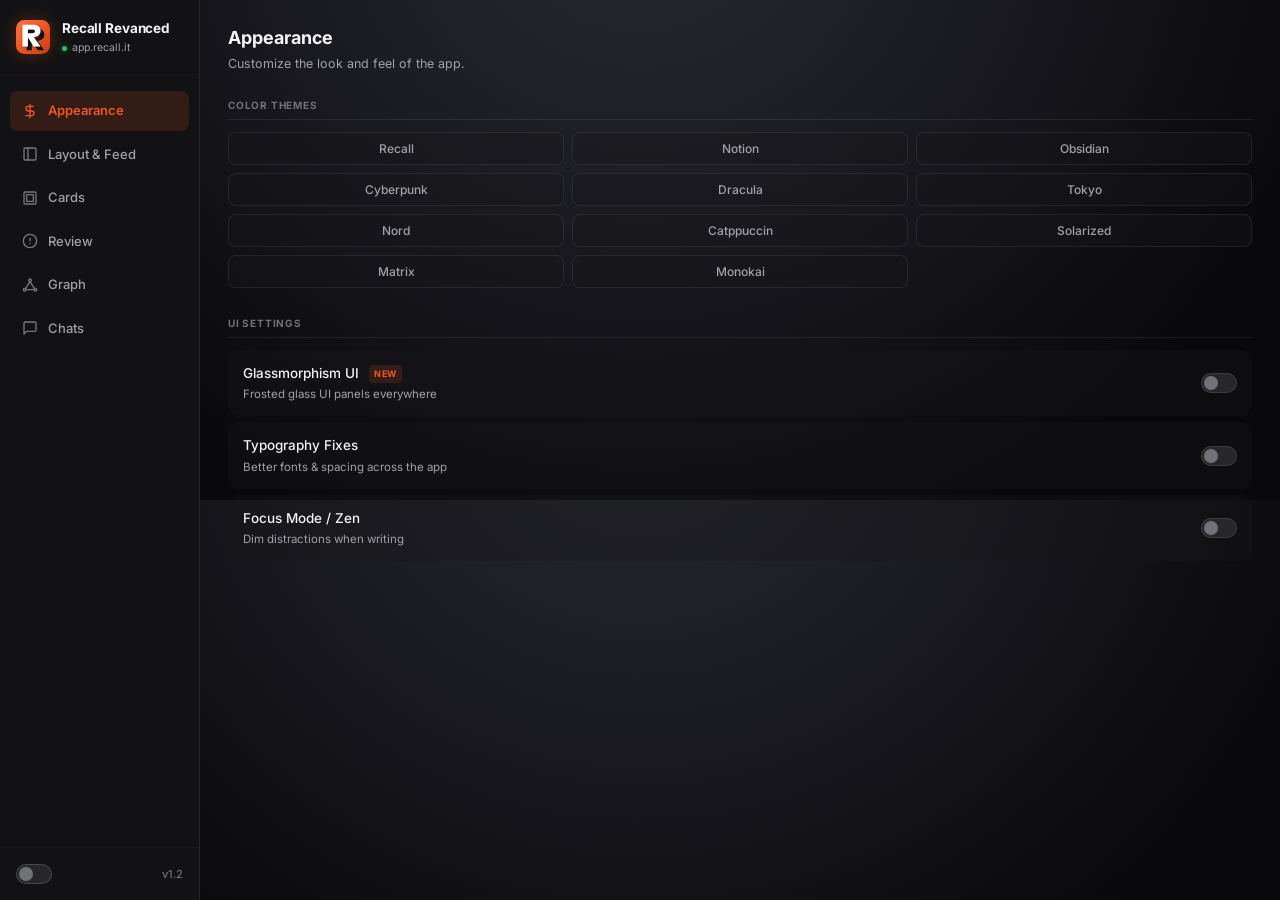
==== commit 5c86ba4f: "Refactor: codebase reorganization, UI toggle wiring, and structural flattening" ====
--- a/src/popup/popup.html
+++ b/src/popup/popup.html
@@ -10,268 +10,303 @@
 </head>
 <body>
 
-  <!-- ── Header ──────────────────────────────────────────── -->
-  <div class="header">
-    <div class="header-left">
-      <div class="logo-mark">
-        <!-- Double RR Logo on Orange Background -->
-        <svg viewBox="0 0 100 100" xmlns="http://www.w3.org/2000/svg" width="32" height="32">
-          <defs>
-            <linearGradient id="logoBg" x1="0%" y1="0%" x2="100%" y2="100%">
-              <stop offset="0%" stop-color="#ff7347"/>
-              <stop offset="50%" stop-color="#f05622"/>
-              <stop offset="100%" stop-color="#cc3b0a"/>
-            </linearGradient>
-            <filter id="rShadow" x="-20%" y="-20%" width="140%" height="140%">
-              <feDropShadow dx="2" dy="3" stdDeviation="3.5" flood-color="#000" flood-opacity="0.45"/>
-            </filter>
-          </defs>
-          <!-- Orange Background Squircle -->
-          <rect width="100" height="100" rx="24" fill="url(#logoBg)"/>
-          <!-- Back R (Dark Obsidian / Shadow R) -->
-          <g transform="translate(6, 8)">
-            <path fill-rule="evenodd" d="M 25 18 L 55 18 C 72 18, 78 26, 78 36 C 78 46, 70 52, 58 54 L 78 82 L 58 82 L 42 56 L 41 56 L 41 82 L 25 82 Z M 41 32 L 41 43 L 53 43 C 59 43, 62 40, 62 37 C 62 34, 59 32, 53 32 Z" fill="#141416" stroke="rgba(255,255,255,0.18)" stroke-width="2" stroke-linejoin="round"/>
-          </g>
-          <!-- Front R (Pure Bright White) -->
-          <g transform="translate(-6, -4)" filter="url(#rShadow)">
-            <path fill-rule="evenodd" d="M 25 18 L 55 18 C 72 18, 78 26, 78 36 C 78 46, 70 52, 58 54 L 78 82 L 58 82 L 42 56 L 41 56 L 41 82 L 25 82 Z M 41 32 L 41 43 L 53 43 C 59 43, 62 40, 62 37 C 62 34, 59 32, 53 32 Z" fill="#ffffff"/>
-          </g>
-        </svg>
+  <div class="app-container">
+    <!-- ── Left Sidebar ──────────────────────────────────────── -->
+    <aside class="sidebar">
+      <div class="sidebar-header">
+        <div class="logo-mark">
+          <!-- Double RR Logo on Orange Background -->
+          <svg viewBox="0 0 100 100" xmlns="http://www.w3.org/2000/svg" width="32" height="32">
+            <defs>
+              <linearGradient id="logoBg" x1="0%" y1="0%" x2="100%" y2="100%">
+                <stop offset="0%" stop-color="#ff7347"/>
+                <stop offset="50%" stop-color="#f05622"/>
+                <stop offset="100%" stop-color="#cc3b0a"/>
+              </linearGradient>
+              <filter id="rShadow" x="-20%" y="-20%" width="140%" height="140%">
+                <feDropShadow dx="2" dy="3" stdDeviation="3.5" flood-color="#000" flood-opacity="0.45"/>
+              </filter>
+            </defs>
+            <!-- Orange Background Squircle -->
+            <rect width="100" height="100" rx="24" fill="url(#logoBg)"/>
+            <!-- Back R (Dark Obsidian / Shadow R) -->
+            <g transform="translate(6, 8)">
+              <path fill-rule="evenodd" d="M 25 18 L 55 18 C 72 18, 78 26, 78 36 C 78 46, 70 52, 58 54 L 78 82 L 58 82 L 42 56 L 41 56 L 41 82 L 25 82 Z M 41 32 L 41 43 L 53 43 C 59 43, 62 40, 62 37 C 62 34, 59 32, 53 32 Z" fill="#141416" stroke="rgba(255,255,255,0.18)" stroke-width="2" stroke-linejoin="round"/>
+            </g>
+            <!-- Front R (Pure Bright White) -->
+            <g transform="translate(-6, -4)" filter="url(#rShadow)">
+              <path fill-rule="evenodd" d="M 25 18 L 55 18 C 72 18, 78 26, 78 36 C 78 46, 70 52, 58 54 L 78 82 L 58 82 L 42 56 L 41 56 L 41 82 L 25 82 Z M 41 32 L 41 43 L 53 43 C 59 43, 62 40, 62 37 C 62 34, 59 32, 53 32 Z" fill="#ffffff"/>
+            </g>
+          </svg>
+        </div>
+        <div class="header-title">
+          <span class="header-name">Recall Revanced</span>
+          <span class="header-status">
+            <span class="status-dot" id="statusDot"></span>
+            <span id="pageLabel">app.recall.it</span>
+          </span>
+        </div>
       </div>
-      <div class="header-title">
-        <span class="header-name">Recall Revanced</span>
-        <span class="header-status">
-          <span class="status-dot" id="statusDot"></span>
-          <span id="pageLabel">app.recall.it</span>
-        </span>
+
+      <nav class="sidebar-nav">
+        <div class="nav-item active" data-target="panel-appearance">
+          <svg viewBox="0 0 24 24" fill="none" stroke="currentColor" stroke-width="2" stroke-linecap="round" stroke-linejoin="round"><path d="M12 2v20M17 5H9.5a3.5 3.5 0 0 0 0 7h5a3.5 3.5 0 0 1 0 7H6"/></svg>
+          Appearance
+        </div>
+        <div class="nav-item" data-target="panel-layout">
+          <svg viewBox="0 0 24 24" fill="none" stroke="currentColor" stroke-width="2" stroke-linecap="round" stroke-linejoin="round"><rect x="3" y="3" width="18" height="18" rx="2" ry="2"/><line x1="9" y1="3" x2="9" y2="21"/></svg>
+          Layout &amp; Feed
+        </div>
+        <div class="nav-item" data-target="panel-cards">
+          <svg viewBox="0 0 24 24" fill="none" stroke="currentColor" stroke-width="2" stroke-linecap="round" stroke-linejoin="round"><rect x="3" y="3" width="18" height="18" rx="2" ry="2"/><rect x="7" y="7" width="10" height="10"/></svg>
+          Cards
+        </div>
+        <div class="nav-item" data-target="panel-review">
+          <svg viewBox="0 0 24 24" fill="none" stroke="currentColor" stroke-width="2" stroke-linecap="round" stroke-linejoin="round"><circle cx="12" cy="12" r="10"/><line x1="12" y1="8" x2="12" y2="12"/><line x1="12" y1="16" x2="12.01" y2="16"/></svg>
+          Review
+        </div>
+        <div class="nav-item" data-target="panel-graph">
+          <svg viewBox="0 0 24 24" fill="none" stroke="currentColor" stroke-width="2" stroke-linecap="round" stroke-linejoin="round"><circle cx="12" cy="5" r="2"/><circle cx="4" cy="19" r="2"/><circle cx="20" cy="19" r="2"/><line x1="12" y1="7" x2="5.5" y2="17"/><line x1="12" y1="7" x2="18.5" y2="17"/><line x1="5.5" y1="19" x2="18.5" y2="19"/></svg>
+          Graph
+        </div>
+        <div class="nav-item" data-target="panel-chats">
+          <svg viewBox="0 0 24 24" fill="none" stroke="currentColor" stroke-width="2" stroke-linecap="round" stroke-linejoin="round"><path d="M21 15a2 2 0 0 1-2 2H7l-4 4V5a2 2 0 0 1 2-2h14a2 2 0 0 1 2 2z"/></svg>
+          Chats
+        </div>
+      </nav>
+
+      <div class="sidebar-footer">
+        <label class="power-toggle">
+          <input type="checkbox" id="enabledCb" title="Toggle Extension">
+          <span class="power-slider"></span>
+        </label>
+        <div class="footer-version">v1.2</div>
       </div>
-    </div>
-    <div class="header-right">
-      <label class="power-toggle">
-        <input type="checkbox" id="enabledCb" title="Toggle Extension">
-        <span class="power-slider"></span>
-      </label>
-    </div>
-  </div>
-
-  <!-- ── Nav Tabs ────────────────────────────────────────── -->
-  <div class="nav-tabs">
-    <div class="nav-item active" data-target="panel-global">Global</div>
-    <div class="nav-item" data-target="panel-home">Home</div>
-    <div class="nav-item" data-target="panel-cards">Cards</div>
-    <div class="nav-item" data-target="panel-review">Review</div>
-    <div class="nav-item" data-target="panel-graph">Graph</div>
-    <div class="nav-item" data-target="panel-chats">Chats</div>
-  </div>
-
-  <!-- ── Panels ──────────────────────────────────────────── -->
-  <div class="panels main-content">
-
-    <!-- GLOBAL PANEL -->
-    <div id="panel-global" class="panel active">
-
-      <div class="section-title">Color Themes</div>
-      <div class="themes-grid">
-        <button class="theme-btn" data-theme="default">Recall</button>
-        <button class="theme-btn" data-theme="notion">Notion</button>
-        <button class="theme-btn" data-theme="obsidian">Obsidian</button>
-        <button class="theme-btn" data-theme="cyberpunk">Cyberpunk</button>
-        <button class="theme-btn" data-theme="dracula">Dracula</button>
-        <button class="theme-btn" data-theme="tokyo">Tokyo</button>
-        <button class="theme-btn" data-theme="nord">Nord</button>
-        <button class="theme-btn" data-theme="catppuccin">Catppuccin</button>
-        <button class="theme-btn" data-theme="solarized-dark">Solarized</button>
-        <button class="theme-btn" data-theme="matrix">Matrix</button>
-        <button class="theme-btn" data-theme="monokai">Monokai</button>
-      </div>
-
-      <div class="section-title mt">UI Settings</div>
-
-      <div class="setting-row">
-        <div class="setting-info">
-          <span class="setting-title">Hide Sidebar</span>
-          <span class="setting-desc">Auto-hide left navigation globally</span>
-        </div>
-        <label class="toggle"><input type="checkbox" id="hideSidebarCb" title="Hide Sidebar"><span class="slider"></span></label>
-      </div>
-
-      <div class="setting-row">
-        <div class="setting-info">
-          <span class="setting-title">Glassmorphism UI <span class="badge badge-new">New</span></span>
-          <span class="setting-desc">Frosted glass UI panels everywhere</span>
-        </div>
-        <label class="toggle"><input type="checkbox" id="premiumUiCb" title="Premium UI"><span class="slider"></span></label>
-      </div>
-
-      <div class="setting-row">
-        <div class="setting-info">
-          <span class="setting-title">Typography Fixes</span>
-          <span class="setting-desc">Better fonts &amp; spacing across the app</span>
-        </div>
-        <label class="toggle"><input type="checkbox" id="typoCb" title="Typography Fixes"><span class="slider"></span></label>
-      </div>
-
-    </div>
-
-    <!-- HOME PANEL -->
-    <div id="panel-home" class="panel">
-
-      <div class="info-card">
-        <div class="info-icon">
-          <svg viewBox="0 0 24 24"><path d="M3 9l9-7 9 7v11a2 2 0 01-2 2H5a2 2 0 01-2-2z"/><polyline points="9 22 9 12 15 12 15 22"/></svg>
-        </div>
-        <div class="info-text">Customise your <strong>Knowledge Library</strong> home feed with animations and layout options.</div>
-      </div>
-
-      <div class="section-title">Feed Animations</div>
-      <div class="setting-row">
-        <div class="setting-info">
-          <span class="setting-title">Entrance Animations</span>
-          <span class="setting-desc">Staggered load animations for feed items</span>
-        </div>
-        <label class="toggle"><input type="checkbox" id="animationsCb" title="Animations"><span class="slider"></span></label>
-      </div>
-
-    </div>
-
-    <!-- CARDS PANEL -->
-    <div id="panel-cards" class="panel">
-
-      <div class="section-title">Layout Width</div>
-      <div class="range-block">
-        <div class="range-header">
-          <span class="range-label">Max Width</span>
-          <span class="range-value" id="wval">1100px</span>
-        </div>
-        <input type="range" id="widthRange" min="800" max="3000" step="100" value="1100" title="Max Width">
-      </div>
-      <div class="presets-grid" style="margin-bottom:16px;">
-        <button class="pb" data-w="900">Narrow (900px)</button>
-        <button class="pb" data-w="1100">Default (1100px)</button>
-        <button class="pb" data-w="1400">Wide (1400px)</button>
-        <button class="pb" data-w="3000">Full Width</button>
-      </div>
-
-      <div class="section-title">Card Aesthetics</div>
-      <div class="setting-row">
-        <div class="setting-info">
-          <span class="setting-title">Immersive Glass Cards <span class="badge badge-new">New</span></span>
-          <span class="setting-desc">Full-bleed thumbnail backgrounds on cards</span>
-        </div>
-        <label class="toggle"><input type="checkbox" id="immersiveCardsCb" title="Immersive Cards"><span class="slider"></span></label>
-      </div>
-
-      <div class="setting-row">
-        <div class="setting-info">
-          <span class="setting-title">Card Spotlight Hover</span>
-          <span class="setting-desc">Mouse-tracking glow effect on cards</span>
-        </div>
-        <label class="toggle"><input type="checkbox" id="spotlightCb" title="Spotlight"><span class="slider"></span></label>
-      </div>
-
-      <div class="section-title mt">Card Media</div>
-      <div class="setting-row">
-        <div class="setting-info">
-          <span class="setting-title">Image Lightbox</span>
-          <span class="setting-desc">Click images to zoom in on card details</span>
-        </div>
-        <label class="toggle"><input type="checkbox" id="lightboxCb" title="Image Lightbox"><span class="slider"></span></label>
-      </div>
-
-    </div>
-
-    <!-- REVIEW PANEL -->
-    <div id="panel-review" class="panel">
-
-      <div class="section-title">Review Questions Grid</div>
-
-      <div class="setting-row">
-        <div class="setting-info">
-          <span class="setting-title">Grid View</span>
-          <span class="setting-desc">Multi-column item grid for Review Questions</span>
-        </div>
-        <label class="toggle"><input type="checkbox" id="gridCb" title="Grid View"><span class="slider"></span></label>
-      </div>
-
-      <div class="range-block" style="margin-top:10px;">
-        <div class="range-header">
-          <span class="range-label">Grid Columns</span>
-          <span class="range-value" id="gval">3</span>
-        </div>
-        <input type="range" id="gridColsRange" min="2" max="5" step="1" value="3" title="Grid Columns">
-      </div>
-
-      <div class="section-title mt">Review Media</div>
-      <div class="setting-row">
-        <div class="setting-info">
-          <span class="setting-title">Media Tools</span>
-          <span class="setting-desc">Picture-in-Picture &amp; Speed controls</span>
-        </div>
-        <label class="toggle"><input type="checkbox" id="mediaCb" title="Media Tools"><span class="slider"></span></label>
-      </div>
-
-    </div>
-
-    <!-- GRAPH PANEL -->
-    <div id="panel-graph" class="panel">
-
-      <div class="info-card">
-        <div class="info-icon">
-          <svg viewBox="0 0 24 24"><circle cx="12" cy="5" r="2"/><circle cx="4" cy="19" r="2"/><circle cx="20" cy="19" r="2"/><line x1="12" y1="7" x2="5.5" y2="17" stroke="var(--accent)" stroke-linecap="round"/><line x1="12" y1="7" x2="18.5" y2="17" stroke="var(--accent)" stroke-linecap="round"/><line x1="5.5" y1="19" x2="18.5" y2="19" stroke="var(--accent)" stroke-linecap="round"/></svg>
-        </div>
-        <div class="info-text">Enhance the <strong>Knowledge Graph</strong> with advanced physics and visualization tools.</div>
-      </div>
-
-      <div class="section-title">Graph Engine</div>
-      <div class="setting-row">
-        <div class="setting-info">
-          <span class="setting-title">Graph Tools</span>
-          <span class="setting-desc">Advanced force-directed physics engine hooks</span>
-        </div>
-        <label class="toggle"><input type="checkbox" id="graphCb" title="Graph Tools"><span class="slider"></span></label>
-      </div>
-
-    </div>
-
-    <!-- CHATS PANEL -->
-    <div id="panel-chats" class="panel">
-
-      <div class="info-card">
-        <div class="info-icon">
-          <svg viewBox="0 0 24 24"><path d="M21 15a2 2 0 01-2 2H7l-4 4V5a2 2 0 012-2h14a2 2 0 012 2z"/></svg>
-        </div>
-        <div class="info-text">Supercharge the <strong>Chat</strong> experience with custom prompts and bubble styling.</div>
-      </div>
-
-      <div class="section-title">Chat Aesthetics</div>
-      <div class="setting-row">
-        <div class="setting-info">
-          <span class="setting-title">Chat Multi-Select <span class="badge badge-new">New</span></span>
-          <span class="setting-desc">Bulk select and delete chats</span>
-        </div>
-        <label class="toggle"><input type="checkbox" id="chatMultiSelectCb" title="Chat Multi-Select"><span class="slider"></span></label>
-      </div>
-
-      <div class="setting-row disabled-row">
-        <div class="setting-info">
-          <span class="setting-title">Chat Bubble Styling <span class="badge badge-soon">Soon</span></span>
-          <span class="setting-desc">Custom markdown rendering for chat</span>
-        </div>
-        <label class="toggle"><input type="checkbox" disabled><span class="slider"></span></label>
-      </div>
-
-    </div>
-
-  </div><!-- /.panels -->
-
-  <!-- ── Footer ──────────────────────────────────────────── -->
-  <div class="footer">
-    <div class="footer-page">
-      <span>Page</span>
-      <span class="page-badge" id="pageDot">—</span>
-    </div>
-    <div class="footer-version">v1.2 · <span>Recall Revanced</span></div>
-  </div>
+    </aside>
+
+    <!-- ── Main Content ──────────────────────────────────────── -->
+    <main class="content main-content">
+      <div class="panels">
+        
+        <!-- APPEARANCE PANEL -->
+        <div id="panel-appearance" class="panel active">
+          <div class="panel-header">
+            <h2>Appearance</h2>
+            <p>Customize the look and feel of the app.</p>
+          </div>
+
+          <div class="section-title">Color Themes</div>
+          <div class="themes-grid">
+            <button class="theme-btn" data-theme="default">Recall</button>
+            <button class="theme-btn" data-theme="notion">Notion</button>
+            <button class="theme-btn" data-theme="obsidian">Obsidian</button>
+            <button class="theme-btn" data-theme="cyberpunk">Cyberpunk</button>
+            <button class="theme-btn" data-theme="dracula">Dracula</button>
+            <button class="theme-btn" data-theme="tokyo">Tokyo</button>
+            <button class="theme-btn" data-theme="nord">Nord</button>
+            <button class="theme-btn" data-theme="catppuccin">Catppuccin</button>
+            <button class="theme-btn" data-theme="solarized-dark">Solarized</button>
+            <button class="theme-btn" data-theme="matrix">Matrix</button>
+            <button class="theme-btn" data-theme="monokai">Monokai</button>
+          </div>
+
+          <div class="section-title mt">UI Settings</div>
+          <div class="setting-row">
+            <div class="setting-info">
+              <span class="setting-title">Glassmorphism UI <span class="badge badge-new">New</span></span>
+              <span class="setting-desc">Frosted glass UI panels everywhere</span>
+            </div>
+            <label class="toggle"><input type="checkbox" id="premiumUiCb" title="Premium UI"><span class="slider"></span></label>
+          </div>
+
+          <div class="setting-row">
+            <div class="setting-info">
+              <span class="setting-title">Typography Fixes</span>
+              <span class="setting-desc">Better fonts &amp; spacing across the app</span>
+            </div>
+            <label class="toggle"><input type="checkbox" id="typoCb" title="Typography Fixes"><span class="slider"></span></label>
+          </div>
+
+          <div class="setting-row">
+            <div class="setting-info">
+              <span class="setting-title">Focus Mode / Zen</span>
+              <span class="setting-desc">Dim distractions when writing</span>
+            </div>
+            <label class="toggle"><input type="checkbox" id="zenCb" title="Focus Mode"><span class="slider"></span></label>
+          </div>
+        </div>
+
+        <!-- LAYOUT & FEED PANEL -->
+        <div id="panel-layout" class="panel">
+          <div class="panel-header">
+            <h2>Layout &amp; Feed</h2>
+            <p>Adjust core layout and home feed behaviors.</p>
+          </div>
+
+          <div class="section-title">Global Layout</div>
+          <div class="setting-row">
+            <div class="setting-info">
+              <span class="setting-title">Hide Sidebar</span>
+              <span class="setting-desc">Auto-hide left navigation globally</span>
+            </div>
+            <label class="toggle"><input type="checkbox" id="hideSidebarCb" title="Hide Sidebar"><span class="slider"></span></label>
+          </div>
+
+          <div class="section-title mt">Layout Width</div>
+          <div class="range-block">
+            <div class="range-header">
+              <span class="range-label">Max Width</span>
+              <span class="range-value" id="wval">1100px</span>
+            </div>
+            <input type="range" id="widthRange" min="800" max="3000" step="100" value="1100" title="Max Width">
+          </div>
+          <div class="presets-grid mb-16">
+            <button class="pb" data-w="900">Narrow (900px)</button>
+            <button class="pb" data-w="1100">Default (1100px)</button>
+            <button class="pb" data-w="1400">Wide (1400px)</button>
+            <button class="pb" data-w="3000">Full Width</button>
+          </div>
+
+          <div class="section-title mt">Feed Animations</div>
+          <div class="setting-row">
+            <div class="setting-info">
+              <span class="setting-title">Entrance Animations</span>
+              <span class="setting-desc">Staggered load animations for feed items</span>
+            </div>
+            <label class="toggle"><input type="checkbox" id="animationsCb" title="Animations"><span class="slider"></span></label>
+          </div>
+
+          <div class="section-title mt">Reading Aids</div>
+          <div class="setting-row">
+            <div class="setting-info">
+              <span class="setting-title">Table of Contents</span>
+              <span class="setting-desc">Floating minimap outline</span>
+            </div>
+            <label class="toggle"><input type="checkbox" id="tocCb" title="Table of Contents"><span class="slider"></span></label>
+          </div>
+        </div>
+
+        <!-- CARDS PANEL -->
+        <div id="panel-cards" class="panel">
+          <div class="panel-header">
+            <h2>Cards</h2>
+            <p>Customize the display of knowledge cards.</p>
+          </div>
+
+          <div class="section-title">Card Aesthetics</div>
+          <div class="setting-row">
+            <div class="setting-info">
+              <span class="setting-title">Immersive Glass Cards <span class="badge badge-new">New</span></span>
+              <span class="setting-desc">Full-bleed thumbnail backgrounds on cards</span>
+            </div>
+            <label class="toggle"><input type="checkbox" id="immersiveCardsCb" title="Immersive Cards"><span class="slider"></span></label>
+          </div>
+
+          <div class="setting-row">
+            <div class="setting-info">
+              <span class="setting-title">Card Spotlight Hover</span>
+              <span class="setting-desc">Mouse-tracking glow effect on cards</span>
+            </div>
+            <label class="toggle"><input type="checkbox" id="spotlightCb" title="Spotlight"><span class="slider"></span></label>
+          </div>
+
+          <div class="section-title mt">Card Media</div>
+          <div class="setting-row">
+            <div class="setting-info">
+              <span class="setting-title">Image Lightbox</span>
+              <span class="setting-desc">Click images to zoom in on card details</span>
+            </div>
+            <label class="toggle"><input type="checkbox" id="lightboxCb" title="Image Lightbox"><span class="slider"></span></label>
+          </div>
+        </div>
+
+        <!-- REVIEW PANEL -->
+        <div id="panel-review" class="panel">
+          <div class="panel-header">
+            <h2>Review</h2>
+            <p>Settings for the spaced repetition review grid.</p>
+          </div>
+
+          <div class="section-title">Review Questions Grid</div>
+          <div class="setting-row">
+            <div class="setting-info">
+              <span class="setting-title">Grid View</span>
+              <span class="setting-desc">Multi-column item grid for Review Questions</span>
+            </div>
+            <label class="toggle"><input type="checkbox" id="gridCb" title="Grid View"><span class="slider"></span></label>
+          </div>
+
+          <div class="range-block mt-10">
+            <div class="range-header">
+              <span class="range-label">Grid Columns</span>
+              <span class="range-value" id="gval">3</span>
+            </div>
+            <input type="range" id="gridColsRange" min="2" max="5" step="1" value="3" title="Grid Columns">
+          </div>
+
+          <div class="section-title mt">Review Media</div>
+          <div class="setting-row">
+            <div class="setting-info">
+              <span class="setting-title">Media Tools</span>
+              <span class="setting-desc">Picture-in-Picture &amp; Speed controls</span>
+            </div>
+            <label class="toggle"><input type="checkbox" id="mediaCb" title="Media Tools"><span class="slider"></span></label>
+          </div>
+        </div>
+
+        <!-- GRAPH PANEL -->
+        <div id="panel-graph" class="panel">
+          <div class="panel-header">
+            <h2>Graph</h2>
+            <p>Enhance the Knowledge Graph.</p>
+          </div>
+
+          <div class="section-title">Graph Engine</div>
+          <div class="setting-row">
+            <div class="setting-info">
+              <span class="setting-title">Graph Tools</span>
+              <span class="setting-desc">Advanced force-directed physics engine hooks</span>
+            </div>
+            <label class="toggle"><input type="checkbox" id="graphCb" title="Graph Tools"><span class="slider"></span></label>
+          </div>
+        </div>
+
+        <!-- CHATS PANEL -->
+        <div id="panel-chats" class="panel">
+          <div class="panel-header">
+            <h2>Chats</h2>
+            <p>Supercharge the Chat experience.</p>
+          </div>
+
+          <div class="section-title">Chat Aesthetics</div>
+          <div class="setting-row">
+            <div class="setting-info">
+              <span class="setting-title">Chat Multi-Select <span class="badge badge-new">New</span></span>
+              <span class="setting-desc">Bulk select and delete chats</span>
+            </div>
+            <label class="toggle"><input type="checkbox" id="chatMultiSelectCb" title="Chat Multi-Select"><span class="slider"></span></label>
+          </div>
+
+          <div class="setting-row disabled-row">
+            <div class="setting-info">
+              <span class="setting-title">Chat Bubble Styling <span class="badge badge-soon">Soon</span></span>
+              <span class="setting-desc">Custom markdown rendering for chat</span>
+            </div>
+            <label class="toggle"><input type="checkbox" title="Chat Bubble Styling" disabled><span class="slider"></span></label>
+          </div>
+
+          <div class="setting-row">
+            <div class="setting-info">
+              <span class="setting-title">Code Tools</span>
+              <span class="setting-desc">Copy buttons on code blocks</span>
+            </div>
+            <label class="toggle"><input type="checkbox" id="codeToolsCb" title="Code Tools"><span class="slider"></span></label>
+          </div>
+        </div>
+
+      </div><!-- /.panels -->
+    </main>
+  </div><!-- /.app-container -->
 
   <script src="popup.js"></script>
 </body>
--- a/src/popup/popup.css
+++ b/src/popup/popup.css
@@ -1,472 +1,484 @@
 @import url('https://fonts.googleapis.com/css2?family=Inter:wght@400;500;600;700&display=swap');
 
-    /* ── Design Tokens ─────────────────────────────────────── */
-    :root {
-      --bg:           #09090b;
-      --bg-surface:   rgba(24, 24, 27, 0.4);
-      --bg-elevated:  rgba(39, 39, 42, 0.5);
-      --bg-hover:     rgba(255, 255, 255, 0.05);
-      --border:       rgba(255, 255, 255, 0.08);
-      --border-hover: rgba(255, 255, 255, 0.15);
-      --text:         #f4f4f5;
-      --text-muted:   #a1a1aa;
-      --text-subtle:  #71717a;
-      --accent:       #f05622;
-      --accent-dim:   rgba(240, 86, 34, 0.15);
-      --accent-glow:  rgba(240, 86, 34, 0.3);
-      --accent-hover: #ff6b3d;
-      --radius-sm:    8px;
-      --radius:       12px;
-      --radius-lg:    16px;
-    }
-
-    /* ── Reset & Base ──────────────────────────────────────── */
-    *, *::before, *::after { box-sizing: border-box; margin: 0; padding: 0; }
-
-    ::-webkit-scrollbar { display: none; }
-    * { -ms-overflow-style: none; scrollbar-width: none; }
-
-    body {
-      width: 420px;
-      font-family: 'Inter', -apple-system, BlinkMacSystemFont, "Segoe UI", sans-serif;
-      background: radial-gradient(ellipse at 50% -20%, #2a2a35 0%, #09090b 80%);
-      color: var(--text);
-      font-size: 13px;
-      line-height: 1.5;
-      overflow: hidden;
-    }
-
-    body.off .main-content {
-      opacity: 0.45;
-      pointer-events: none;
-      transition: opacity 0.3s ease;
-    }
-
-    /* ── Header ────────────────────────────────────────────── */
-    .header {
-      display: flex;
-      align-items: center;
-      justify-content: space-between;
-      padding: 14px 16px 12px;
-      border-bottom: 1px solid var(--border);
-      background: var(--bg-surface);
-      backdrop-filter: blur(12px);
-      -webkit-backdrop-filter: blur(12px);
-      position: relative;
-    }
-    .header::after {
-      content: '';
-      position: absolute;
-      bottom: 0; left: 16px; right: 16px;
-      height: 1px;
-      background: linear-gradient(90deg, var(--accent) 0%, transparent 60%);
-      opacity: 0.4;
-    }
-
-    .header-left {
-      display: flex;
-      align-items: center;
-      gap: 10px;
-    }
-
-    .logo-mark {
-      width: 32px;
-      height: 32px;
-      border-radius: 8px;
-      display: flex;
-      align-items: center;
-      justify-content: center;
-      box-shadow: 0 0 18px var(--accent-glow);
-      flex-shrink: 0;
-      position: relative;
-    }
-    .logo-mark svg {
-      width: 32px;
-      height: 32px;
-      display: block;
-    }
-
-    .header-title {
-      display: flex;
-      flex-direction: column;
-      gap: 1px;
-    }
-    .header-name {
-      font-size: 13px;
-      font-weight: 700;
-      color: var(--text);
-      letter-spacing: -0.02em;
-    }
-    .header-status {
-      font-size: 10px;
-      color: var(--text-muted);
-      display: flex;
-      align-items: center;
-      gap: 4px;
-    }
-    .status-dot {
-      width: 5px;
-      height: 5px;
-      border-radius: 50%;
-      background: #22c55e;
-      box-shadow: 0 0 6px rgba(34,197,94,0.6);
-      transition: all 0.3s;
-    }
-    .status-dot.inactive {
-      background: var(--text-subtle);
-      box-shadow: none;
-    }
-
-    .header-right {
-      display: flex;
-      align-items: center;
-      gap: 10px;
-    }
-
-    /* ── Power Toggle ──────────────────────────────────────── */
-    .power-toggle {
-      position: relative;
-      display: inline-block;
-      width: 36px;
-      height: 20px;
-    }
-    .power-toggle input { opacity: 0; width: 0; height: 0; }
-    .power-slider {
-      position: absolute;
-      inset: 0;
-      background: #27272a;
-      border: 1px solid var(--border-hover);
-      border-radius: 20px;
-      cursor: pointer;
-      transition: all 0.25s ease;
-    }
-    .power-slider::before {
-      content: '';
-      position: absolute;
-      height: 14px;
-      width: 14px;
-      left: 2px; bottom: 2px;
-      background: #71717a;
-      border-radius: 50%;
-      transition: all 0.25s ease;
-    }
-    input:checked + .power-slider {
-      background: var(--accent-dim);
-      border-color: var(--accent);
-    }
-    input:checked + .power-slider::before {
-      transform: translateX(16px);
-      background: var(--accent);
-      box-shadow: 0 0 8px var(--accent-glow);
-    }
-
-    /* ── Nav Tabs ──────────────────────────────────────────── */
-    .nav-tabs {
-      display: flex;
-      background: var(--bg-surface);
-      backdrop-filter: blur(12px);
-      -webkit-backdrop-filter: blur(12px);
-      border-bottom: 1px solid var(--border);
-      padding: 0 4px;
-      gap: 2px;
-      overflow-x: auto;
-    }
-    .nav-item {
-      padding: 9px 12px;
-      cursor: pointer;
-      font-size: 11.5px;
-      font-weight: 500;
-      color: var(--text-muted);
-      border-bottom: 2px solid transparent;
-      transition: all 0.2s ease;
-      white-space: nowrap;
-      letter-spacing: 0.01em;
-      position: relative;
-      top: 1px;
-    }
-    .nav-item:hover { color: var(--text); }
-    .nav-item.active {
-      color: var(--text);
-      border-bottom-color: var(--accent);
-    }
-
-    /* ── Panels ─────────────────────────────────────────────── */
-    .panels {
-      height: 420px;
-      overflow-y: auto;
-      overflow-x: hidden;
-      background: transparent;
-    }
-    .panel {
-      display: none;
-      padding: 16px;
-      animation: fadeUp 0.2s ease;
-    }
-    .panel.active { display: block; }
-
-    @keyframes fadeUp {
-      from { opacity: 0; transform: translateY(6px); }
-      to   { opacity: 1; transform: translateY(0); }
-    }
-
-    /* ── Section Title ─────────────────────────────────────── */
-    .section-title {
-      font-size: 9.5px;
-      font-weight: 700;
-      text-transform: uppercase;
-      letter-spacing: 0.7px;
-      color: var(--text-subtle);
-      margin: 0 0 10px 0;
-    }
-    .section-title.mt { margin-top: 20px; }
-
-    /* ── Setting Row ───────────────────────────────────────── */
-    .setting-row {
-      display: flex;
-      justify-content: space-between;
-      align-items: center;
-      padding: 10px 12px;
-      border-radius: var(--radius-sm);
-      transition: background 0.15s ease;
-      margin-bottom: 2px;
-    }
-    .setting-row:hover { background: var(--bg-hover); }
-    .setting-row.disabled-row { opacity: 0.4; pointer-events: none; }
-
-    .setting-info { display: flex; flex-direction: column; gap: 2px; }
-    .setting-title {
-      font-size: 13px;
-      font-weight: 500;
-      color: var(--text);
-    }
-    .setting-desc {
-      font-size: 11px;
-      color: var(--text-muted);
-    }
-
-    /* ── Toggle Switch ─────────────────────────────────────── */
-    .toggle {
-      position: relative;
-      display: inline-block;
-      width: 34px;
-      height: 19px;
-      flex-shrink: 0;
-    }
-    .toggle input { opacity: 0; width: 0; height: 0; }
-    .slider {
-      position: absolute;
-      inset: 0;
-      background: #27272a;
-      border: 1px solid rgba(255,255,255,0.1);
-      cursor: pointer;
-      border-radius: 20px;
-      transition: all 0.22s ease;
-    }
-    .slider::before {
-      content: '';
-      position: absolute;
-      height: 13px;
-      width: 13px;
-      left: 2px; bottom: 2px;
-      background: #71717a;
-      border-radius: 50%;
-      transition: all 0.22s ease;
-    }
-    input:checked + .slider {
-      background: var(--accent-dim);
-      border-color: var(--accent);
-    }
-    input:checked + .slider::before {
-      transform: translateX(15px);
-      background: var(--accent);
-      box-shadow: 0 0 7px rgba(240,86,34,0.5);
-    }
-
-    /* ── Themes Grid ───────────────────────────────────────── */
-    .themes-grid {
-      display: grid;
-      grid-template-columns: 1fr 1fr 1fr;
-      gap: 6px;
-      margin-bottom: 4px;
-    }
-    .theme-btn {
-      background: var(--bg-surface);
-      border: 1px solid var(--border);
-      color: var(--text-muted);
-      padding: 7px 6px;
-      border-radius: var(--radius-sm);
-      cursor: pointer;
-      font-size: 11px;
-      font-weight: 500;
-      font-family: inherit;
-      transition: all 0.18s ease;
-      text-align: center;
-      white-space: nowrap;
-      overflow: hidden;
-      text-overflow: ellipsis;
-    }
-    .theme-btn:hover {
-      border-color: var(--border-hover);
-      color: var(--text);
-      background: var(--bg-hover);
-    }
-    .theme-btn.active {
-      background: var(--accent-dim);
-      border-color: var(--accent);
-      color: var(--accent-hover);
-    }
-
-    /* ── Range Slider ──────────────────────────────────────── */
-    .range-block {
-      background: var(--bg-surface);
-      border: 1px solid var(--border);
-      border-radius: var(--radius);
-      padding: 12px 14px;
-      margin-bottom: 10px;
-    }
-    .range-header {
-      display: flex;
-      justify-content: space-between;
-      align-items: center;
-      margin-bottom: 10px;
-    }
-    .range-label { font-size: 12px; font-weight: 500; color: var(--text); }
-    .range-value {
-      font-size: 11px;
-      font-weight: 700;
-      color: var(--accent);
-      background: var(--accent-dim);
-      padding: 2px 7px;
-      border-radius: 4px;
-    }
-
-    input[type=range] {
-      width: 100%;
-      appearance: none;
-      height: 4px;
-      border-radius: 4px;
-      background: var(--bg-elevated);
-      outline: none;
-      cursor: pointer;
-    }
-    input[type=range]::-webkit-slider-thumb {
-      appearance: none;
-      width: 14px;
-      height: 14px;
-      border-radius: 50%;
-      background: var(--accent);
-      box-shadow: 0 0 8px var(--accent-glow);
-      cursor: pointer;
-      transition: transform 0.15s;
-    }
-    input[type=range]::-webkit-slider-thumb:hover { transform: scale(1.2); }
-
-    /* ── Presets ───────────────────────────────────────────── */
-    .presets-grid {
-      display: grid;
-      grid-template-columns: 1fr 1fr;
-      gap: 5px;
-    }
-    .pb {
-      background: var(--bg-elevated);
-      border: 1px solid var(--border);
-      color: var(--text-muted);
-      padding: 7px;
-      border-radius: var(--radius-sm);
-      cursor: pointer;
-      font-size: 11px;
-      font-weight: 500;
-      font-family: inherit;
-      transition: all 0.18s ease;
-    }
-    .pb:hover {
-      border-color: var(--border-hover);
-      color: var(--text);
-    }
-    .pb.active {
-      background: var(--accent-dim);
-      border-color: var(--accent);
-      color: var(--accent-hover);
-    }
-
-    /* ── Info Card ─────────────────────────────────────────── */
-    .info-card {
-      background: var(--bg-surface);
-      border: 1px solid var(--border);
-      border-radius: var(--radius);
-      padding: 12px 14px;
-      margin-bottom: 10px;
-      display: flex;
-      align-items: flex-start;
-      gap: 10px;
-    }
-    .info-icon {
-      width: 28px;
-      height: 28px;
-      background: var(--accent-dim);
-      border-radius: 7px;
-      display: flex;
-      align-items: center;
-      justify-content: center;
-      flex-shrink: 0;
-    }
-    .info-icon svg { width: 14px; height: 14px; stroke: var(--accent); fill: none; stroke-width: 2; }
-    .info-text { font-size: 11.5px; color: var(--text-muted); line-height: 1.6; }
-    .info-text strong { color: var(--text); font-weight: 600; }
-
-    /* ── Badge ─────────────────────────────────────────────── */
-    .badge {
-      display: inline-block;
-      font-size: 9px;
-      font-weight: 700;
-      padding: 2px 5px;
-      border-radius: 4px;
-      text-transform: uppercase;
-      letter-spacing: 0.5px;
-      margin-left: 6px;
-      vertical-align: middle;
-    }
-    .badge-soon {
-      background: rgba(113,113,122,0.2);
-      color: var(--text-subtle);
-    }
-    .badge-new {
-      background: var(--accent-dim);
-      color: var(--accent);
-    }
-
-    /* ── Footer ────────────────────────────────────────────── */
-    .footer {
-      padding: 8px 16px;
-      border-top: 1px solid var(--border);
-      background: var(--bg-surface);
-      backdrop-filter: blur(12px);
-      -webkit-backdrop-filter: blur(12px);
-      display: flex;
-      align-items: center;
-      justify-content: space-between;
-    }
-    .footer-page {
-      font-size: 10.5px;
-      color: var(--text-subtle);
-      display: flex;
-      align-items: center;
-      gap: 5px;
-    }
-    .page-badge {
-      font-size: 10.5px;
-      font-weight: 500;
-      color: var(--text-muted);
-      background: var(--bg-elevated);
-      border: 1px solid var(--border);
-      padding: 2px 7px;
-      border-radius: 4px;
-    }
-    .footer-version {
-      font-size: 10px;
-      color: var(--text-subtle);
-    }
-    .footer-version span {
-      color: var(--accent);
-      font-weight: 600;
-    }+/* ── Design Tokens ─────────────────────────────────────── */
+:root {
+  --bg:           #09090b;
+  --bg-sidebar:   #121214;
+  --bg-surface:   rgba(24, 24, 27, 0.4);
+  --bg-elevated:  rgba(39, 39, 42, 0.5);
+  --bg-hover:     rgba(255, 255, 255, 0.05);
+  --border:       rgba(255, 255, 255, 0.08);
+  --border-hover: rgba(255, 255, 255, 0.15);
+  --text:         #f4f4f5;
+  --text-muted:   #a1a1aa;
+  --text-subtle:  #71717a;
+  --accent:       #f05622;
+  --accent-dim:   rgba(240, 86, 34, 0.15);
+  --accent-glow:  rgba(240, 86, 34, 0.3);
+  --accent-hover: #ff6b3d;
+  --radius-sm:    8px;
+  --radius:       12px;
+  --radius-lg:    16px;
+}
+
+/* ── Reset & Base ──────────────────────────────────────── */
+*, *::before, *::after { box-sizing: border-box; margin: 0; padding: 0; }
+
+::-webkit-scrollbar { display: none; }
+* { -ms-overflow-style: none; scrollbar-width: none; }
+
+body {
+  width: 600px;
+  height: 500px;
+  font-family: 'Inter', -apple-system, BlinkMacSystemFont, "Segoe UI", sans-serif;
+  background: radial-gradient(ellipse at 50% -20%, #2a2a35 0%, #09090b 80%);
+  color: var(--text);
+  font-size: 13px;
+  line-height: 1.5;
+  overflow: hidden;
+  margin: 0;
+}
+
+body.off .main-content {
+  opacity: 0.45;
+  pointer-events: none;
+  filter: grayscale(80%);
+  transition: all 0.3s ease;
+}
+
+/* ── Layout ────────────────────────────────────────────── */
+.app-container {
+  display: flex;
+  height: 100vh;
+  width: 100vw;
+}
+
+/* ── Sidebar ───────────────────────────────────────────── */
+.sidebar {
+  width: 200px;
+  background: var(--bg-sidebar);
+  border-right: 1px solid var(--border);
+  display: flex;
+  flex-direction: column;
+  z-index: 10;
+}
+
+.sidebar-header {
+  padding: 18px 16px;
+  display: flex;
+  align-items: center;
+  gap: 12px;
+  border-bottom: 1px solid rgba(255,255,255,0.03);
+}
+
+.logo-mark {
+  width: 34px;
+  height: 34px;
+  border-radius: 8px;
+  display: flex;
+  align-items: center;
+  justify-content: center;
+  box-shadow: 0 0 18px var(--accent-glow);
+  flex-shrink: 0;
+}
+.logo-mark svg {
+  width: 34px;
+  height: 34px;
+  display: block;
+}
+
+.header-title {
+  display: flex;
+  flex-direction: column;
+  gap: 2px;
+}
+.header-name {
+  font-size: 13.5px;
+  font-weight: 700;
+  color: var(--text);
+  letter-spacing: -0.01em;
+}
+.header-status {
+  font-size: 10.5px;
+  color: var(--text-muted);
+  display: flex;
+  align-items: center;
+  gap: 5px;
+}
+.status-dot {
+  width: 5px;
+  height: 5px;
+  border-radius: 50%;
+  background: #22c55e;
+  box-shadow: 0 0 6px rgba(34,197,94,0.6);
+  transition: all 0.3s;
+}
+.status-dot.inactive {
+  background: var(--text-subtle);
+  box-shadow: none;
+}
+
+/* ── Navigation ────────────────────────────────────────── */
+.sidebar-nav {
+  flex: 1;
+  padding: 16px 10px;
+  display: flex;
+  flex-direction: column;
+  gap: 4px;
+  overflow-y: auto;
+}
+
+.nav-item {
+  display: flex;
+  align-items: center;
+  gap: 10px;
+  padding: 10px 12px;
+  border-radius: var(--radius-sm);
+  cursor: pointer;
+  font-size: 13px;
+  font-weight: 500;
+  color: var(--text-muted);
+  transition: all 0.2s ease;
+}
+
+.nav-item svg {
+  width: 16px;
+  height: 16px;
+  opacity: 0.7;
+  transition: opacity 0.2s;
+}
+
+.nav-item:hover {
+  background: var(--bg-hover);
+  color: var(--text);
+}
+
+.nav-item:hover svg {
+  opacity: 1;
+}
+
+.nav-item.active {
+  background: var(--accent-dim);
+  color: var(--accent);
+  font-weight: 600;
+}
+
+.nav-item.active svg {
+  opacity: 1;
+  stroke: var(--accent);
+}
+
+/* ── Sidebar Footer ────────────────────────────────────── */
+.sidebar-footer {
+  padding: 16px;
+  border-top: 1px solid rgba(255,255,255,0.03);
+  display: flex;
+  align-items: center;
+  justify-content: space-between;
+}
+
+.footer-version {
+  font-size: 11px;
+  color: var(--text-subtle);
+  font-weight: 500;
+}
+
+/* ── Content Area ──────────────────────────────────────── */
+.content {
+  flex: 1;
+  background: transparent;
+  position: relative;
+  overflow: hidden;
+  display: flex;
+  flex-direction: column;
+}
+
+.panels {
+  flex: 1;
+  overflow-y: auto;
+  overflow-x: hidden;
+  position: relative;
+}
+
+.panel {
+  display: none;
+  padding: 24px 28px 40px;
+  animation: fadeLeft 0.25s ease;
+}
+
+.panel.active { display: block; }
+
+@keyframes fadeLeft {
+  from { opacity: 0; transform: translateX(10px); }
+  to   { opacity: 1; transform: translateX(0); }
+}
+
+.panel-header {
+  margin-bottom: 24px;
+}
+
+.panel-header h2 {
+  font-size: 18px;
+  font-weight: 700;
+  color: var(--text);
+  margin-bottom: 4px;
+}
+
+.panel-header p {
+  font-size: 12.5px;
+  color: var(--text-muted);
+}
+
+/* ── Section Title ─────────────────────────────────────── */
+.section-title {
+  font-size: 10px;
+  font-weight: 700;
+  text-transform: uppercase;
+  letter-spacing: 0.8px;
+  color: var(--text-subtle);
+  margin: 0 0 12px 0;
+  border-bottom: 1px solid var(--border);
+  padding-bottom: 6px;
+}
+.section-title.mt { margin-top: 28px; }
+
+/* ── Power Toggle ──────────────────────────────────────── */
+.power-toggle {
+  position: relative;
+  display: inline-block;
+  width: 36px;
+  height: 20px;
+}
+.power-toggle input { opacity: 0; width: 0; height: 0; }
+.power-slider {
+  position: absolute;
+  inset: 0;
+  background: #27272a;
+  border: 1px solid var(--border-hover);
+  border-radius: 20px;
+  cursor: pointer;
+  transition: all 0.25s ease;
+}
+.power-slider::before {
+  content: '';
+  position: absolute;
+  height: 14px;
+  width: 14px;
+  left: 2px; bottom: 2px;
+  background: #71717a;
+  border-radius: 50%;
+  transition: all 0.25s ease;
+}
+input:checked + .power-slider {
+  background: var(--accent-dim);
+  border-color: var(--accent);
+}
+input:checked + .power-slider::before {
+  transform: translateX(16px);
+  background: var(--accent);
+  box-shadow: 0 0 8px var(--accent-glow);
+}
+
+/* ── Setting Row ───────────────────────────────────────── */
+.setting-row {
+  display: flex;
+  justify-content: space-between;
+  align-items: center;
+  padding: 12px 14px;
+  background: var(--bg-surface);
+  border: 1px solid transparent;
+  border-radius: var(--radius);
+  transition: all 0.2s ease;
+  margin-bottom: 6px;
+}
+.setting-row:hover { 
+  background: var(--bg-hover);
+  border-color: var(--border);
+}
+.setting-row.disabled-row { opacity: 0.4; pointer-events: none; }
+
+.setting-info { display: flex; flex-direction: column; gap: 3px; }
+.setting-title {
+  font-size: 13.5px;
+  font-weight: 500;
+  color: var(--text);
+}
+.setting-desc {
+  font-size: 11.5px;
+  color: var(--text-muted);
+}
+
+/* ── Toggle Switch ─────────────────────────────────────── */
+.toggle {
+  position: relative;
+  display: inline-block;
+  width: 36px;
+  height: 20px;
+  flex-shrink: 0;
+}
+.toggle input { opacity: 0; width: 0; height: 0; }
+.slider {
+  position: absolute;
+  inset: 0;
+  background: #27272a;
+  border: 1px solid rgba(255,255,255,0.1);
+  cursor: pointer;
+  border-radius: 20px;
+  transition: all 0.22s ease;
+}
+.slider::before {
+  content: '';
+  position: absolute;
+  height: 14px;
+  width: 14px;
+  left: 2px; bottom: 2px;
+  background: #71717a;
+  border-radius: 50%;
+  transition: all 0.22s ease;
+}
+input:checked + .slider {
+  background: var(--accent-dim);
+  border-color: var(--accent);
+}
+input:checked + .slider::before {
+  transform: translateX(16px);
+  background: var(--accent);
+  box-shadow: 0 0 7px rgba(240,86,34,0.5);
+}
+
+/* ── Themes Grid ───────────────────────────────────────── */
+.themes-grid {
+  display: grid;
+  grid-template-columns: 1fr 1fr 1fr;
+  gap: 8px;
+  margin-bottom: 8px;
+}
+.theme-btn {
+  background: var(--bg-surface);
+  border: 1px solid var(--border);
+  color: var(--text-muted);
+  padding: 8px;
+  border-radius: var(--radius-sm);
+  cursor: pointer;
+  font-size: 12px;
+  font-weight: 500;
+  font-family: inherit;
+  transition: all 0.18s ease;
+  text-align: center;
+  white-space: nowrap;
+  overflow: hidden;
+  text-overflow: ellipsis;
+}
+.theme-btn:hover {
+  border-color: var(--border-hover);
+  color: var(--text);
+  background: var(--bg-hover);
+}
+.theme-btn.active {
+  background: var(--accent-dim);
+  border-color: var(--accent);
+  color: var(--accent-hover);
+}
+
+/* ── Range Slider ──────────────────────────────────────── */
+.range-block {
+  background: var(--bg-surface);
+  border: 1px solid transparent;
+  border-radius: var(--radius);
+  padding: 14px 16px;
+  margin-bottom: 12px;
+  transition: background 0.2s ease, border-color 0.2s ease;
+}
+.range-block:hover {
+  background: var(--bg-hover);
+  border-color: var(--border);
+}
+.range-header {
+  display: flex;
+  justify-content: space-between;
+  align-items: center;
+  margin-bottom: 12px;
+}
+.range-label { font-size: 13px; font-weight: 500; color: var(--text); }
+.range-value {
+  font-size: 11.5px;
+  font-weight: 700;
+  color: var(--accent);
+  background: var(--accent-dim);
+  padding: 2px 8px;
+  border-radius: 4px;
+}
+
+input[type=range] {
+  width: 100%;
+  appearance: none;
+  height: 4px;
+  border-radius: 4px;
+  background: var(--bg-elevated);
+  outline: none;
+  cursor: pointer;
+}
+input[type=range]::-webkit-slider-thumb {
+  appearance: none;
+  width: 16px;
+  height: 16px;
+  border-radius: 50%;
+  background: var(--accent);
+  box-shadow: 0 0 8px var(--accent-glow);
+  cursor: pointer;
+  transition: transform 0.15s;
+}
+input[type=range]::-webkit-slider-thumb:hover { transform: scale(1.2); }
+
+/* ── Presets ───────────────────────────────────────────── */
+.presets-grid {
+  display: grid;
+  grid-template-columns: 1fr 1fr;
+  gap: 8px;
+}
+.pb {
+  background: var(--bg-surface);
+  border: 1px solid var(--border);
+  color: var(--text-muted);
+  padding: 8px;
+  border-radius: var(--radius-sm);
+  cursor: pointer;
+  font-size: 12px;
+  font-weight: 500;
+  font-family: inherit;
+  transition: all 0.18s ease;
+}
+.pb:hover {
+  border-color: var(--border-hover);
+  color: var(--text);
+  background: var(--bg-hover);
+}
+.pb.active {
+  background: var(--accent-dim);
+  border-color: var(--accent);
+  color: var(--accent-hover);
+}
+
+/* ── Badge ─────────────────────────────────────────────── */
+.badge {
+  display: inline-block;
+  font-size: 9px;
+  font-weight: 700;
+  padding: 2px 5px;
+  border-radius: 4px;
+  text-transform: uppercase;
+  letter-spacing: 0.5px;
+  margin-left: 6px;
+  vertical-align: middle;
+}
+.badge-soon {
+  background: rgba(113,113,122,0.2);
+  color: var(--text-subtle);
+}
+.badge-new {
+  background: var(--accent-dim);
+  color: var(--accent);
+}
+
+.mb-16 { margin-bottom: 16px; }
+.mt-10 { margin-top: 10px; }
